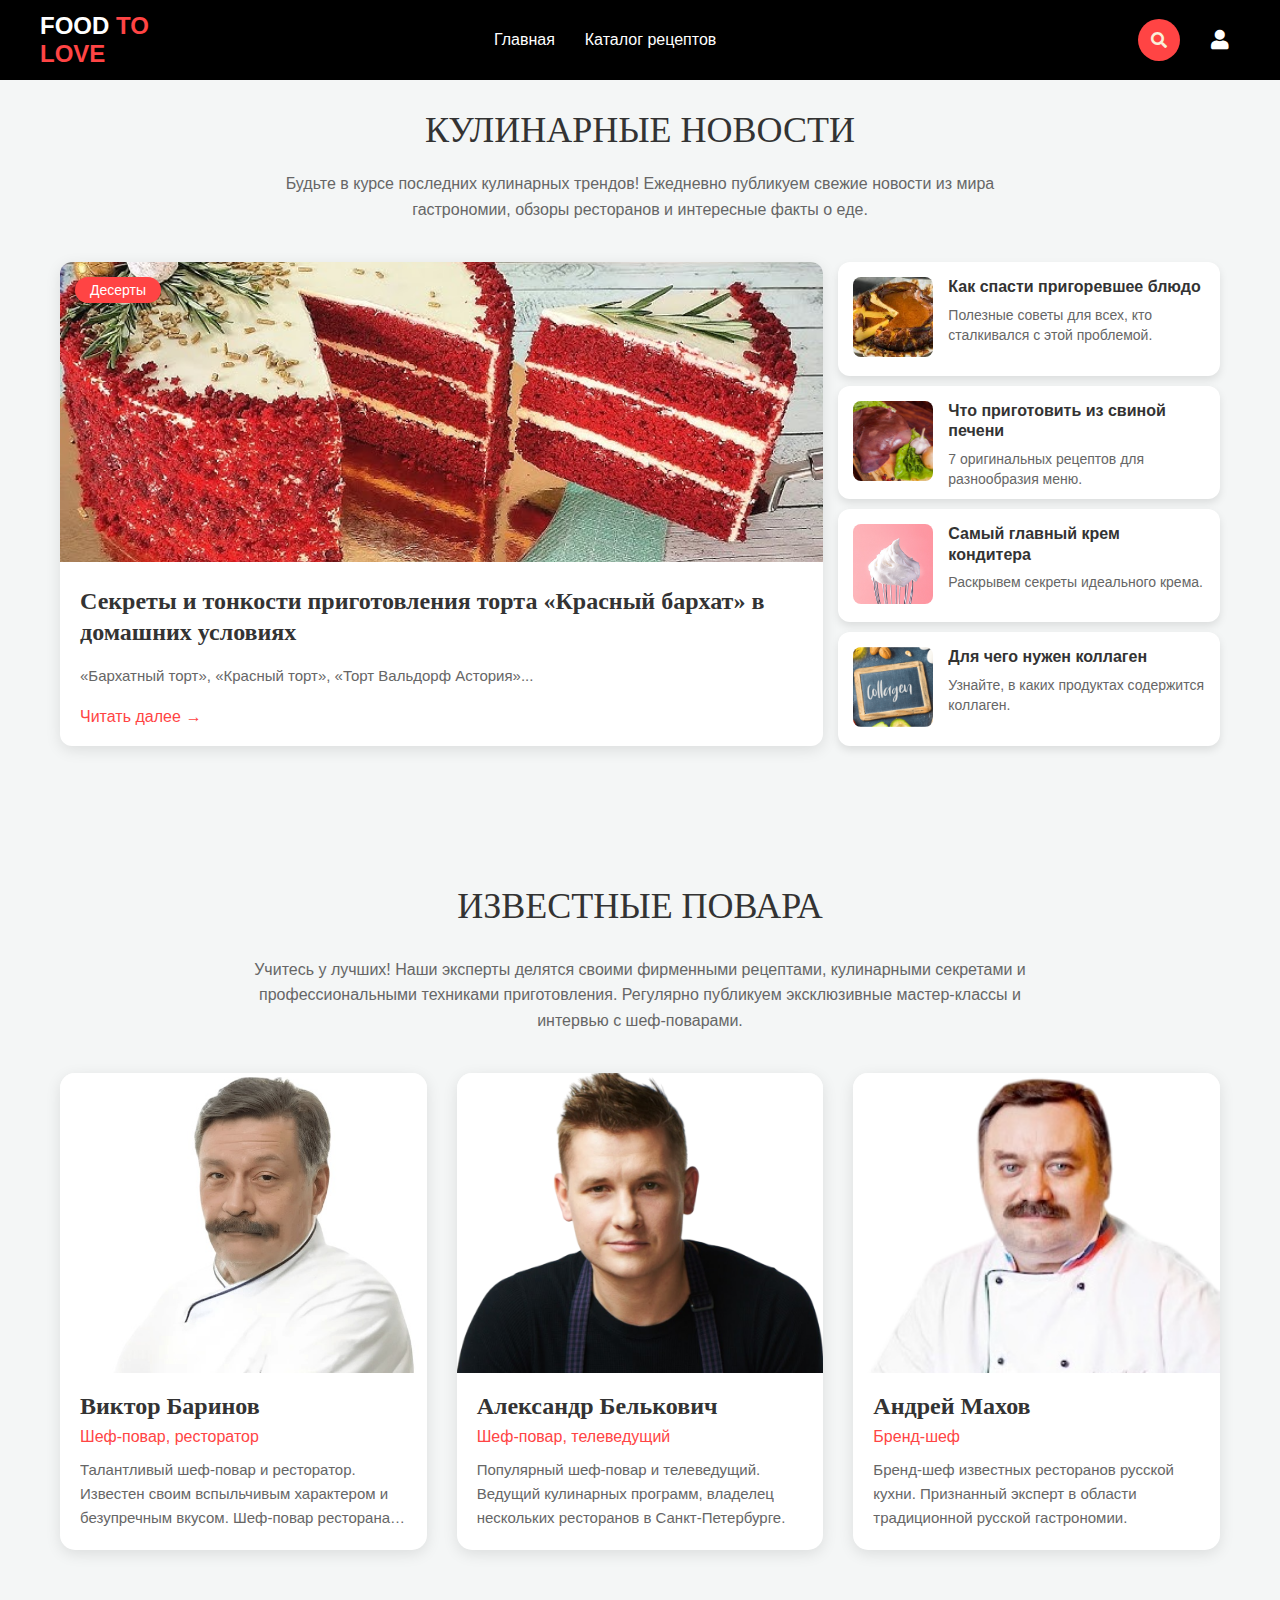
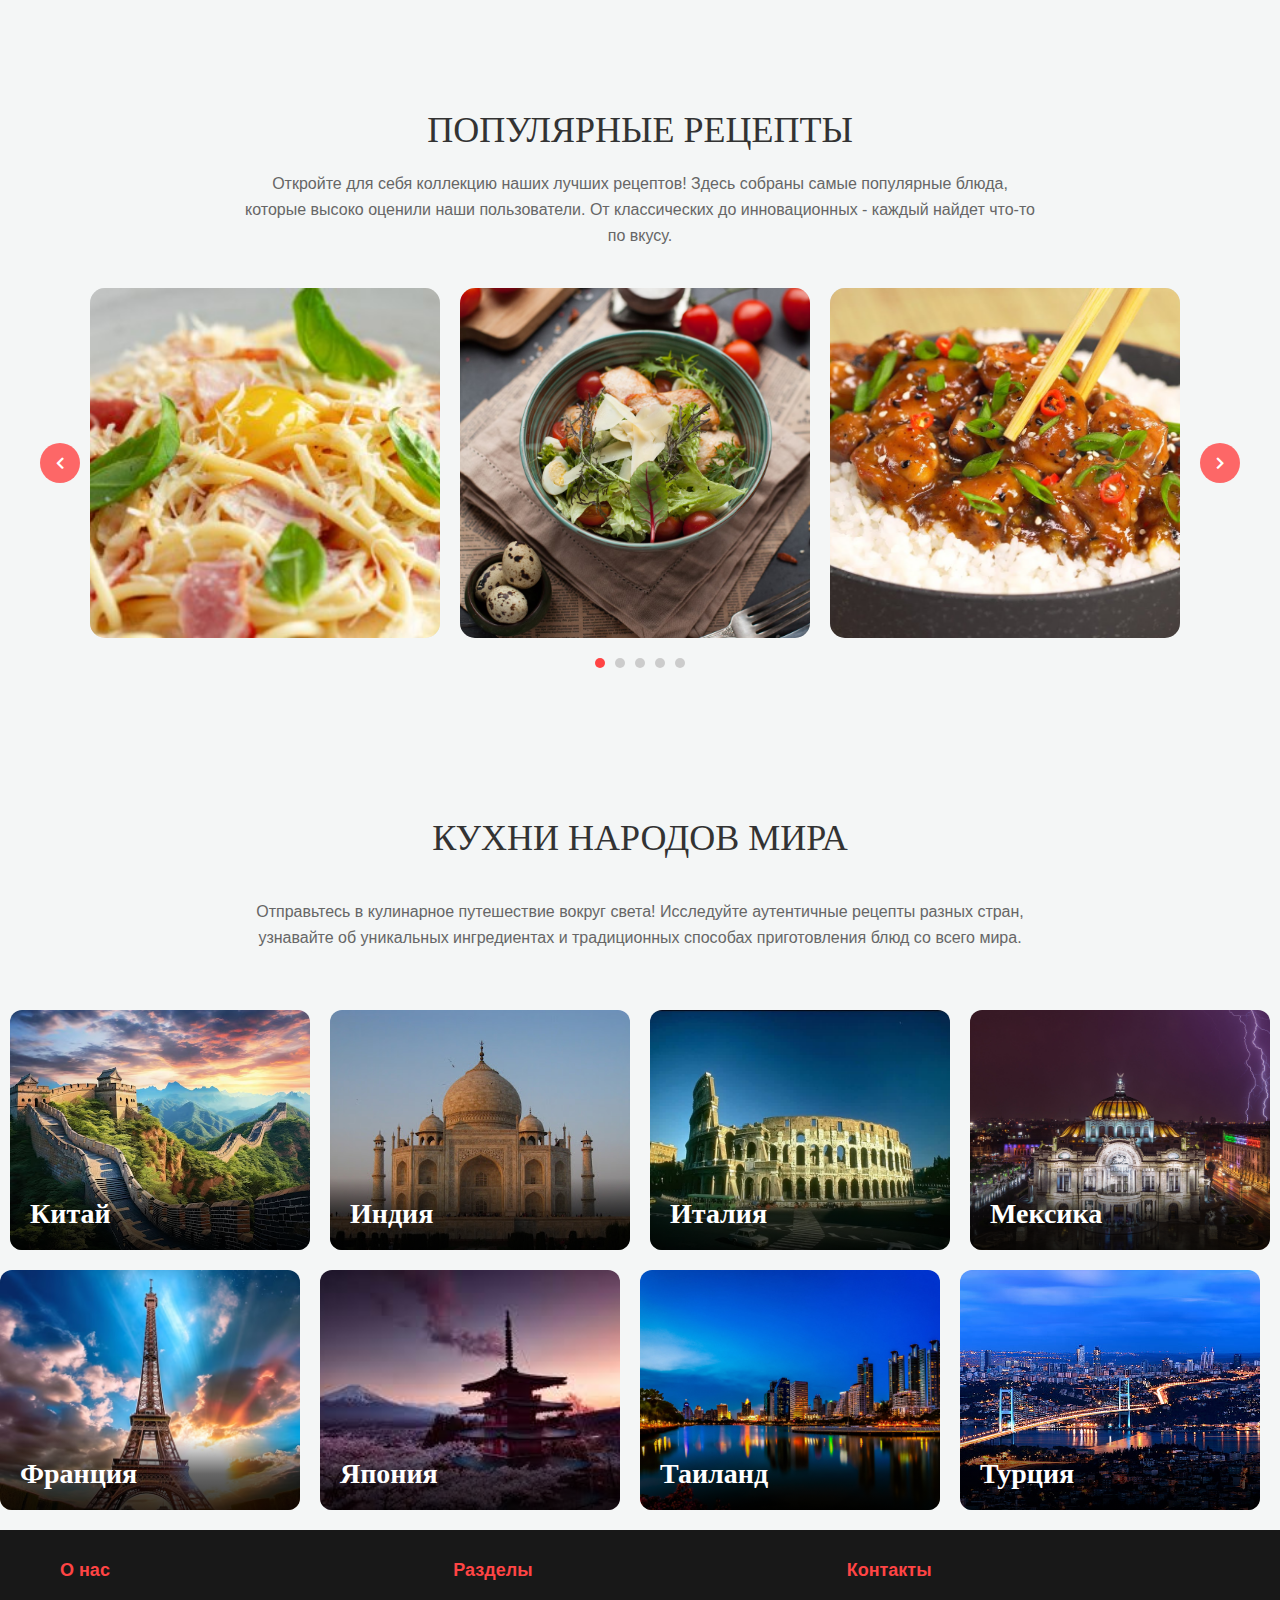
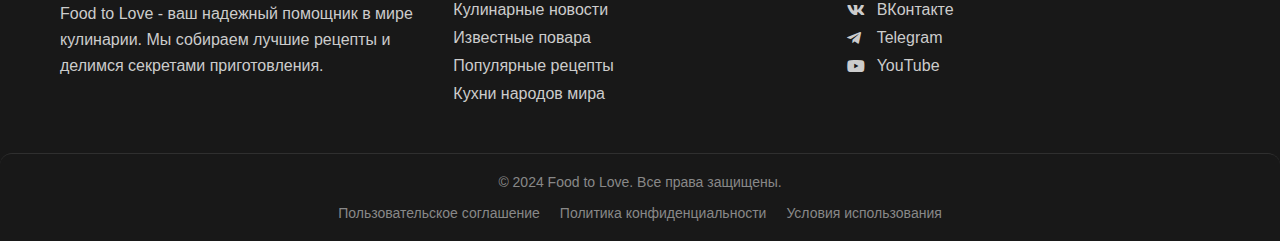
==== index.html @ 02b7fce0 "mb last" ====
<!DOCTYPE html>
<html lang="ru">
<head>
    <meta charset="UTF-8">
    <meta name="viewport" content="width=device-width, initial-scale=1.0, maximum-scale=1.0, user-scalable=no">
    <title>Food to Love</title>
    <link rel="stylesheet" href="src/css/style.css">
    <link rel="stylesheet" href="https://cdnjs.cloudflare.com/ajax/libs/font-awesome/5.15.4/css/all.min.css">
</head>
<body>
<header class="header">
    <a href="index.html" style="text-decoration: none; color: inherit;"><div class="logo" >
        <h1>FOOD <span>TO LOVE</span></h1>
    </div></a>
    <nav class="nav">
        <ul>
            <li><a href="index.html">Главная</a></li>
            <li><a href="catalog-recipe.html">Каталог рецептов</a></li>
        </ul>
    </nav>
    <button class="menu-toggle" aria-label="Toggle menu">☰</button>
    <div class="search-line">
        <form class="search">
            <input type="search" placeholder="Искать здесь...">
            <button type="submit">
                <i class="fas fa-search"></i>
            </button>
        </form>
    </div>
    <button class="mobile-search-toggle">
        <i class="fas fa-search"></i>
    </button>
    <div class="header-controls">
        <div class="profile-dropdown">
            <button class="profile-toggle" aria-label="Profile menu">
                <i class="fas fa-user"></i>
            </button>
            <div class="profile-menu">
                <a href="profile.html"><i class="fas fa-user-circle"></i> Моя страница</a>
                <a href="#" class="profile-theme-toggle">
                    <i class="fas fa-adjust"></i>
                    <span>Изменить тему</span>
                </a>
                <a href="input_data.html"><i class="fas fa-plus"></i>Создать рецепт</a>
                <a href="settings.html"><i class="fas fa-cog"></i> Настройки</a>
                <a href="#"><i class="fas fa-sign-out-alt"></i> Выход</a>
                <div class="auth-menu">
                    <a href="login.html"><i class="fas fa-sign-in-alt"></i> Войти</a>
                    <a href="reg.html"><i class="fas fa-user-plus"></i> Зарегистрироваться</a>
                </div>
            </div>
        </div>
    </div>
</header>
<div class="mobile-search-container">
    <form class="mobile-search-form">
        <input type="search" placeholder="Поиск...">
        <button type="submit">
            <i class="fas fa-search"></i>
        </button>
    </form>
</div>
<section class="recipes-section" id="news">
    <div class="container">
        <h1 class="section-title">Кулинарные новости</h1>
        <p class="section-description">Будьте в курсе последних кулинарных трендов! Ежедневно публикуем свежие новости из мира гастрономии, обзоры ресторанов и интересные факты о еде.</p>
        <div class="main-content">
            <article class="featured-recipe">
                <div class="category-tag">Десерты</div>
                <img src="src/img/red-cake.jpg" alt="Торт Красный бархат" class="featured-image">
                <div class="recipe-info">
                    <h2 class="recipe-title">Секреты и тонкости приготовления торта «Красный бархат» в домашних условиях</h2>
                    <p class="recipe-excerpt">«Бархатный торт», «Красный торт», «Торт Вальдорф Астория»...</p>
                    <a href="#" class="read-more">Читать далее <span class="arrow">→</span></a>
                </div>
            </article>
            <aside class="sidebar">
                <div class="sidebar-item">
                    <img src="src/img/gari.jpg" alt="Как спасти пригоревшее блюдо" class="sidebar-image">
                    <div class="text-content">
                        <h3><a href="#" class="sidebar-link">Как спасти пригоревшее блюдо</a></h3>
                        <p class="sidebar-excerpt">Полезные советы для всех, кто сталкивался с этой проблемой.</p>
                    </div>
                </div>
                <div class="sidebar-item">
                    <img src="src/img/pig-pechen.jpg" alt="Что приготовить из свиной печени" class="sidebar-image">
                    <div class="text-content">
                        <h3><a href="#" class="sidebar-link">Что приготовить из свиной печени</a></h3>
                        <p class="sidebar-excerpt">7 оригинальных рецептов для разнообразия меню.</p>
                    </div>
                </div>
                <div class="sidebar-item">
                    <img src="src/img/cream.jpg" alt="Самый главный крем кондитера" class="sidebar-image">
                    <div class="text-content">
                        <h3><a href="#" class="sidebar-link">Самый главный крем кондитера</a></h3>
                        <p class="sidebar-excerpt">Раскрывем секреты идеального крема.</p>
                    </div>
                </div>
                <div class="sidebar-item">
                    <img src="src/img/kollagen.png" alt="Для чего нужен коллаген" class="sidebar-image">
                    <div class="text-content">
                        <h3><a href="#" class="sidebar-link">Для чего нужен коллаген</a></h3>
                        <p class="sidebar-excerpt">Узнайте, в каких продуктах содержится коллаген.</p>
                    </div>
                </div>
            </aside>
        </div>
    </div>
</section>
<div id="telegram-modal" class="modal">
    <div class="modal-content">
        <h2>Подпишитесь на наш Telegram-канал!</h2>
        <p>Следите за нашими кулинарными новостями и эксклюзивными рецептами.</p>
        <button id="telegram-button">Перейти в Telegram</button>
        <button id="close-modal">Закрыть</button>
    </div>
</div>

<section class="famous-chefs" id="chefs">
    <div class="container">
        <h2 class="section-title">Известные повара</h2>
        <p class="section-description">Учитесь у лучших! Наши эксперты делятся своими фирменными рецептами, кулинарными секретами и профессиональными техниками приготовления. Регулярно публикуем эксклюзивные мастер-классы и интервью с шеф-поварами.</p>
        <div class="chefs-grid">
            <div class="chef-card">
                <div class="chef-image">
                    <img src="src/img/barinov.png" alt="Шеф-повар">
                </div>
                <div class="chef-info">
                    <h3>Виктор Баринов</h3>
                    <p class="chef-role">Шеф-повар, ресторатор</p>
                    <p class="chef-description">Талантливый шеф-повар и ресторатор. Известен своим вспыльчивым характером и безупречным вкусом. Шеф-повар ресторана Claude Monet.</p>
                </div>
            </div>
            <div class="chef-card">
                <div class="chef-image">
                    <img src="src/img/belcovish.png" alt="Шеф-повар">
                </div>
                <div class="chef-info">
                    <h3>Александр Белькович</h3>
                    <p class="chef-role">Шеф-повар, телеведущий</p>
                    <p class="chef-description">Популярный шеф-повар и телеведущий. Ведущий кулинарных программ, владелец нескольких ресторанов в Санкт-Петербурге.</p>
                </div>
            </div>
            <div class="chef-card">
                <div class="chef-image">
                    <img src="src/img/mahov.png" alt="Шеф-повар">
                </div>
                <div class="chef-info">
                    <h3>Андрей Махов</h3>
                    <p class="chef-role">Бренд-шеф</p>
                    <p class="chef-description">Бренд-шеф известных ресторанов русской кухни. Признанный эксперт в области традиционной русской гастрономии.</p>
                </div>
            </div>
        </div>
    </div>
</section>
<section class="recipes-grid" id="popular">
    <div class="container">
        <h2 class="section-title">Популярные рецепты</h2>
        <p class="section-description">Откройте для себя коллекцию наших лучших рецептов! Здесь собраны самые популярные блюда, которые высоко оценили наши пользователи. От классических до инновационных - каждый найдет что-то по вкусу.</p>
        <div class="slider-container">
            <button class="slider-button prev">
                <i class="fas fa-chevron-left"></i>
            </button>
            <div class="slider-wrapper">
                <div class="slider-track">
                    <div class="recipe-card"
                    data-title="Паста Карбонара"
                    data-description="Изысканное итальянское блюдо, которое гармонично сочетает в себе насыщенный вкус сыра, нежность бекона и пикантность черного перца."
                    data-cooking-time="30 минут"
                    data-country="Италия"
                    data-type="Горячее"
                    data-author="@Admins"
                    data-recipe="1. Подготовьте все ингредиенты: нарежьте бекон, натрите сыр Пекорино Романо и разведите яйца.
                    2. Отварите пасту в большом количестве подсоленной воды до состояния al dente.
                    3. Пока паста варится, обжарьте бекон до золотистой корочки на среднем огне.
                    4. В миске смешайте яичные желтки, тертый сыр и немного воды из пасты до однородной консистенции.
                    5. Слейте пасту, оставив немного воды, и соедините ее с беконом на сковороде.
                    6. Снимите сковороду с огня и добавьте соус из яиц и сыра, постоянно перемешивая, чтобы избежать сворачивания яиц.
                    7. При необходимости добавьте немного воды из пасты для достижения кремовой текстуры.
                    8. Подавайте пасту Карбонара сразу, посыпав сверху свежемолотым черным перцем и дополнительно сыром."
                    data-image="src/img/karbonara.jpg">
                            <img src="src/img/karbonara.jpg" alt="Паста Карбонара">
                   <div class="recipe-overlay">
                       <h3>Паста Карбонара</h3>
                       <p>Классическое итальянское блюдо...</p>
                   </div>
               </div>
               <div class="recipe-card"
                    data-title="Цезарь салат"
                    data-description="Легендарное блюдо американской кухни, которое сочетает нежность курицы, хруст свежих листьев салата и насыщенный вкус фирменного соуса."
                    data-cooking-time="20 минут"
                    data-country="США"
                    data-type="Салат"
                    data-author="@Admins"
                    data-recipe="1. Нарежьте куриную грудку на кусочки и обжарьте до золотистой корочки.
                2. Вымойте листья салата ромэн, обсушите их и разорвите руками на крупные части.
                3. Приготовьте соус Цезарь, смешав майонез, дижонскую горчицу, тертый пармезан, чеснок и сок лимона.
                4. Обжарьте багетные кубики на оливковом масле до состояния хрустящих крутонах.
                5. На тарелку выложите листья салата, кусочки курицы, крутоны и полейте соусом.
                6. Посыпьте сверху тертым сыром пармезан и украсьте половинками перепелиных яиц.
                7. Подавайте салат Цезарь сразу, чтобы насладиться его свежестью и текстурами."
                data-image="src/img/cezar.avif">
                    <img src="src/img/cezar.avif" alt="Цезарь салат">
                    <div class="recipe-overlay">
                        <h3>Цезарь салат</h3>
                        <p>Легендарное блюдо американской кухни...</p>
                    </div>
                </div>
                <div class="recipe-card"
                        data-title="Курица терияки"
                        data-description="Японское блюдо с насыщенным вкусом соуса терияки, которое сочетает в себе сладость, соленость и идеальную текстуру курицы."
                        data-cooking-time="25 минут"
                        data-country="Япония"
                        data-type="Горячее"
                        data-author="@Admins"
                        data-recipe="1. Подготовьте куриную грудку, нарежьте ее на небольшие кусочки.
                2. Приготовьте соус терияки, смешав соевый соус, мед, рисовый уксус, измельченный чеснок и имбирь.
                3. Обжарьте курицу на среднем огне до золотистой корочки.
                4. Залейте курицу соусом терияки и тушите на медленном огне, пока соус не загустеет и равномерно не покроет кусочки.
                5. Подавайте курицу терияки с отварным рисом, посыпав сверху обжаренными семенами кунжута и свежей зеленью.
                6. Наслаждайтесь блюдом, сочетающим традиционный японский вкус с универсальной простотой приготовления."
                data-image="src/img/triaki.jpg">
                    <img src="src/img/triaki.jpg" alt="Курица терияки">
                    <div class="recipe-overlay">
                        <h3>Курица терияки</h3>
                        <p>Японское блюдо с насыщенным вкусом...</p>
                    </div>
                </div>
                <div class="recipe-card"
                        data-title="Пицца Маргарита"
                        data-description="Классическая итальянская пицца, воплощающая в себе простоту и элегантность средиземноморской кухни."
                        data-cooking-time="15 минут (выпекание) + 20 минут (подготовка)"
                        data-country="Италия"
                        data-type="Основное блюдо"
                        data-author="@Admins"
                        data-recipe="1. Приготовьте тесто: смешайте муку, дрожжи, воду, соль и оливковое масло. Оставьте для подъема на 1 час.
                2. Для соуса используйте свежие томаты: обдайте их кипятком, очистите от кожицы, измельчите и протушите с чесноком, солью и оливковым маслом.
                3. Раскатайте тесто в круг диаметром около 30 см.
                4. Равномерно распределите томатный соус по тесту.
                5. Выложите ломтики сыра моцарелла и свежие томаты.
                6. Выпекайте в предварительно разогретой до 250°C духовке на камне или противне в течение 10-15 минут, пока корочка не станет хрустящей.
                7. После выпекания украсьте пиццу свежими листьями базилика и сбрызните оливковым маслом.
                8. Подавайте горячей и наслаждайтесь традиционным вкусом Италии!"
                data-image="src/img/margarita.avif">
                    <img src="src/img/margarita.avif" alt="Пицца Маргарита">
                    <div class="recipe-overlay">
                        <h3>Пицца Маргарита</h3>
                        <p>Классическая итальянская пицца...</p>
                    </div>
                </div>
                <div class="recipe-card"
                        data-title="Тирамису"
                        data-description="Знаменитый итальянский десерт, который сочетает нежность маскарпоне, насыщенный вкус кофе и легкость бисквита."
                        data-cooking-time="20 минут (подготовка) + 4 часа (охлаждение)"
                        data-country="Италия"
                        data-type="Десерт"
                        data-author="@Admins"
                        data-recipe="1. Заварите крепкий кофе (эспрессо) и оставьте его остывать. Добавьте в него немного ликера Амаретто для аромата.
                2. Приготовьте крем, смешав маскарпоне, яичные желтки и сахар. Взбейте белки до пышной пены и аккуратно введите их в крем.
                3. Выложите первый слой: окуните бисквитное печенье савоярди в кофе и разложите на дно формы.
                4. Покройте печенье половиной крема из маскарпоне.
                5. Повторите слои: снова савоярди, затем крем.
                6. Посыпьте верхний слой десерта какао-порошком через сито для равномерного покрытия.
                7. Оставьте тирамису в холодильнике минимум на 4 часа, чтобы он пропитался.
                8. Перед подачей украсьте десерт тертым шоколадом или свежими ягодами. Наслаждайтесь вкусом Италии!"
                data-image="src/img/tiramisu.jpg">
                    <img src="src/img/tiramisu.jpg" alt="Тирамису">
                    <div class="recipe-overlay">
                        <h3>Тирамису</h3>
                        <p>Нежный итальянский десерт...</p>
                    </div>
                </div>
                <div class="recipe-card"
                        data-title="Шоколадный торт"
                        data-description="Изысканный десерт с насыщенным вкусом шоколада, нежным бисквитом и гладкой глазурью, который станет настоящим украшением любого стола."
                        data-cooking-time="1 час"
                        data-country="Франция"
                        data-type="Десерт"
                        data-author="@Admins"
                        data-recipe="1. Приготовьте бисквит: взбейте яйца с сахаром до пышной пены, аккуратно добавьте просеянную муку и какао-порошок. Выпекайте в разогретой до 180°C духовке около 30 минут.
                2. Приготовьте шоколадный крем, растопив на водяной бане шоколад и сливки. Дайте смеси остыть, а затем взбейте до однородной текстуры.
                3. Разрежьте остывший бисквит на два или три слоя.
                4. Смажьте каждый слой кремом, равномерно распределяя его.
                5. Для глазури растопите шоколад с небольшим количеством масла и залейте торт сверху, позволяя глазури красиво стекать по бокам.
                6. Украсьте готовый торт свежими ягодами, тертым шоколадом или листочками мяты.
                7. Охладите торт в холодильнике в течение 2-3 часов перед подачей, чтобы слои хорошо пропитались."
                data-image="src/img/black_cake.jfif">
                    <img src="src/img/black_cake.jfif" alt="Шоколадный торт">
                    <div class="recipe-overlay">
                        <h3>Шоколадный торт</h3>
                        <p>Насыщенный шоколадный десерт...</p>
                    </div>
                </div>
                <div class="recipe-card"
                        data-title="Фалафель"
                        data-description="Легендарное ближневосточное блюдо, сочетающее хрустящую текстуру обжаренных шариков из нута с освежающим вкусом свежих овощей и пряностей."
                        data-cooking-time="40 минут"
                        data-country="Ближний Восток"
                        data-type="Закуска"
                        data-author="@Admins"
                        data-recipe="1. Замочите нут в холодной воде на ночь. Промойте и обсушите.
                2. Измельчите нут в кухонном комбайне вместе с луком, чесноком, свежей петрушкой, кинзой и специями (зира, кориандр, перец).
                3. Добавьте немного муки или разрыхлителя для связки массы.
                4. Сформируйте из смеси небольшие шарики или лепешки.
                5. Обжарьте фалафель во фритюре или на сковороде до золотистой корочки.
                6. Подавайте фалафель с лавашем или питой, добавив свежие томаты, огурцы, листья салата и соус тахини.
                7. Наслаждайтесь этой универсальной закуской, которая идеально подходит как для основного блюда, так и для перекуса."
                data-image="src/img/falafel.avif">
                    <img src="src/img/falafel.avif" alt="Фалафель">
                    <div class="recipe-overlay">
                        <h3>Фалафель</h3>
                        <p>Ароматное ближневосточное блюдо...</p>
                    </div>
                </div>
                <div class="recipe-card"
                        data-title="Блинчики с начинкой"
                        data-description="Нежные и тонкие блинчики, наполненные ароматной начинкой из сыра, яблок и ванильного сахара — идеальное сочетание для уютного завтрака."
                        data-cooking-time="30 минут"
                        data-country="Россия"
                        data-type="Десерт"
                        data-author="@Admins"
                        data-recipe="1. Приготовьте тесто: смешайте яйца, молоко, муку, щепотку соли и немного сахара. Взбейте до однородной консистенции.
                2. Разогрейте сковороду, смажьте её растительным маслом и выпекайте тонкие блинчики.
                3. Для начинки натрите яблоки на терке, смешайте их с творогом, ванильным сахаром и, при желании, добавьте немного корицы.
                4. На каждый блинчик положите немного начинки, сверните рулетиком или конвертом.
                5. Обжарьте готовые блинчики на сливочном масле до золотистой корочки.
                6. Подавайте с медом, сметаной или вареньем для дополнительной сладости.
                7. Наслаждайтесь теплыми, ароматными блинчиками, которые идеально подходят для завтрака или десерта."
                data-image="src/img/blins.jpg">
                    <img src="src/img/blins.jpg" alt="Блинчики с начинкой">
                    <div class="recipe-overlay">
                        <h3>Блинчики с начинкой</h3>
                        <p>Нежные и ароматные...</p>
                    </div>
                </div>
                </div>
            </div>
            <button class="slider-button next">
                <i class="fas fa-chevron-right"></i>
            </button>
        </div>
        <div class="slider-dots"></div>
    </div>
</section>
<section class="national-recipes" id="cuisines">
    <h2 class="section-title">Кухни народов мира</h2>
    <p class="section-description">Отправьтесь в кулинарное путешествие вокруг света! Исследуйте аутентичные рецепты разных стран, узнавайте об уникальных ингредиентах и традиционных способах приготовления блюд со всего мира.</p>
    <div class="countries-grid">
        <div class="country-card" data-country="chinese">
            <a href="catalog-recipe.html?country=chinese">
                <img src="src/img/china.avif" alt="Китайская кухня">
            </a>
            <div class="country-overlay">
                <h3>Китай</h3>
            </div>
        </div>
        <div class="country-card" data-country="indian">
            <a href="catalog-recipe.html?country=indian"><img src="src/img/india.jpg" alt="Индийская кухня"></a>
            <div class="country-overlay">
                <h3>Индия</h3>
            </div>
        </div>
        <div class="country-card" data-country="italian">
            <a href="catalog-recipe.html?country=italian">
                <img src="src/img/itali.jpg" alt="Итальянская кухня">
            </a>            
            <div class="country-overlay">
                <h3>Италия</h3>
            </div>
        </div>
        <div class="country-card" data-country="mexican">
            <a href="catalog-recipe.html?country=mexican">
                <img src="src/img/mexico.jpg" alt="Мексиканская кухня">
            </a>
            <div class="country-overlay">
                <h3>Мексика</h3>
            </div>
        </div>
        <div class="country-card" data-country="french">
            <a href="catalog-recipe.html?country=french">
                <img src="src/img/eiffel.avif" alt="Французская кухня">
            </a>
            <div class="country-overlay">
                <h3>Франция</h3>
            </div>
        </div>
        <div class="country-card" data-country="japanese">
            <a href="catalog-recipe.html?country=japanese">
                <img src="src/img/japanize.jpg" alt="Японская кухня">
            </a>
            <div class="country-overlay">
                <h3>Япония</h3>
            </div>
        </div>
        <div class="country-card" data-country="thai">
            <a href="catalog-recipe.html?country=thai"><img src="src/img/tailand.jpg" alt="Тайская кухня"></a>
            <div class="country-overlay">
                <h3>Таиланд</h3>
            </div>
        </div>
        <div class="country-card" data-country="turkish">
            <a href="catalog-recipe.html?country=turkish"><img src="src/img/istanbul.jpg" alt="Турецкая кухня"></a>
            <div class="country-overlay">
                <h3>Турция</h3>
            </div>
        </div>
    </div>
</section>

<footer class="footer">
    <div class="footer-content">
        <div class="footer-section">
            <h3>О нас</h3>
            <p>Food to Love - ваш надежный помощник в мире кулинарии. Мы собираем лучшие рецепты и делимся секретами приготовления.</p>
        </div>
        <div class="footer-section">
            <h3>Разделы</h3>
            <ul>
                <li><a href="#news">Кулинарные новости</a></li>
                <li><a href="#chefs">Известные повара</a></li>
                <li><a href="#popular">Популярные рецепты</a></li>
                <li><a href="#cuisines">Кухни народов мира</a></li>
            </ul>
        </div>
        <div class="footer-section">
            <h3>Контакты</h3>
            <ul class="social-links">
                <li><a href="#"><i class="fab fa-vk"></i> ВКонтакте</a></li>
                <li><a href="#"><i class="fab fa-telegram-plane"></i> Telegram</a></li>
                <li><a href="#"><i class="fab fa-youtube"></i> YouTube</a></li>
            </ul>
        </div>
    </div>
    <div class="footer-bottom">
        <p>&copy; 2024 Food to Love. Все права защищены.</p>
        <div class="footer-links">
            <a href="#">Пользовательское соглашение</a>
            <a href="#">Политика конфиденциальности</a>
            <a href="#">Условия использования</a>
        </div>
    </div>
</footer>
<script src="src/js/script.js"></script>
<script src="src/js/search.js"></script>

</body>
</html>
---- src/css/style.css ----
/* Начало общих стилей */
* {
    margin: 0;
    padding: 0;
    box-sizing: border-box;
}
/* Конец общих стилей */

/* Начало стилей для body */
body {
    display: flex;
    flex-direction: column;
    min-height: 100vh;
    background-color: #F4F6F6;
    font-family: 'Open Sans', sans-serif;
}
/* Конец стилей для body */

/* Начало стилей для html и body */
html, body {
    overflow-y: scroll; /* Оставляет прокрутку, но скрывает скроллбар */
    scrollbar-width: none; /* Для Firefox */
}

html::-webkit-scrollbar, 
body::-webkit-scrollbar {
    display: none; /* Для Chrome, Safari и Edge */
}


/* Конец стилей для html и body */

/* Начало стилей для section-description */
.section-description {
    text-align: center;
    max-width: 800px;
    margin: 0 auto 40px;
    color: #666;
    line-height: 1.6;
    font-family: var(--body-font);
    font-size: 16px;
}
/* Конец стилей для section-description */

/* Начало стилей для темной темы section-description */
body.dark-theme .section-description {
    color: #ccc;
}
/* Конец стилей для темной темы section-description */

/* Начало медиа-запроса для section-description */
@media (max-width: 768px) {
    .section-description {
        font-size: 14px;
        padding: 0 20px;
        margin-bottom: 30px;
    }
}
/* Конец медиа-запроса для section-description */

/* Начало стилей для header */
.header {
    background-color: #000000;
    color: #fff;
    padding: 0 40px;
    height: 80px;
    display: flex;
    justify-content: space-between;
    align-items: center;
    position: fixed;
    top: 0;
    width: 100%;
    z-index: 1000;
    transition: background-color 0.3s ease;
}
/* Конец стилей для header */

/* Начало стилей для header при прокрутке */
.header.scrolled {
    background-color: #000000;
}
/* Конец стилей для header при прокрутке */

/* Начало стилей для логотипа в header */
.header .logo {
    flex: 0 0 auto;
}

.header .logo h1 {
    font-size: 24px;
    font-weight: bold;
}

.header .logo span {
    color: #ff4444;
}
/* Конец стилей для логотипа в header */

/* Начало стилей для навигации */
.nav {
    flex: 1;
    margin-left: 110px;
    max-width: 1000px;
}

.nav ul {
    display: flex;
    justify-content: center;
    gap: 30px;
    list-style: none;
    margin: 0;
    padding: 0;
    height: 100%;
    align-items: center;
    width: 100%;
}

.nav a {
    color: #fff;
    text-decoration: none;
    font-size: 16px;
    position: relative;
    transition: color 0.3s ease;
    font-family:Intro, sans-serif;
}

.nav a:hover {
    color: #ff4444;
}

.nav a::after {
    content: "";
    position: absolute;
    width: 100%;
    height: 2px;
    background-color: #ff4444;
    left: 0;
    bottom: -5px;
    transform: scaleX(0);
    transition: transform 0.3s ease;
}

.nav a:hover::after {
    transform: scaleX(1);
}
/* Конец стилей для навигации */

/* Начало стилей для поиска */
.search {
    position: relative;
    width: 300px;
    margin: 0 auto;
    height: 42px;
    margin-right: 20px;
}

.search input {
    height: 42px;
    width: 0;
    padding: 0 42px 0 15px;
    border: none;
    border-bottom: 2px solid transparent;
    outline: none;
    background: transparent;
    transition: width 0.4s cubic-bezier(0, 0.8, 0, 1);
    position: absolute;
    top: 0;
    right: 0;
    z-index: 2;
    border-radius: 21px;
    color: white;
}
/* Базовые стили поиска */
.search-line, .mobile-search-container {
    position: relative;
    width: 100%;
    max-width: 600px;
  }
  
  .search-suggestions {
    position: absolute;
    top: calc(100% + 5px);
    left: 0;
    right: 0;
    background: #ffffff;
    border-radius: 0 0 8px 8px;
    box-shadow: 0 4px 12px rgba(0, 0, 0, 0.1);
    max-height: 300px;
    overflow-y: auto;
    z-index: 1000;
    display: none;
  }
  
  .suggestion-item {
    padding: 12px 16px;
    font-size: 16px;
    color: #333333;
    cursor: pointer;
    transition: all 0.2s ease;
    border-bottom: 1px solid #f5f5f5;
  }
  
  .suggestion-item:hover {
    background: #f8f9fa;
    transform: translateX(5px);
  }
  
  .suggestion-item:last-child {
    border-bottom: none;
  }
  
  /* Мобильная адаптация */
  @media (max-width: 768px) {
    .mobile-search-container .search-suggestions {
      position: fixed;
      width: calc(100% - 32px) !important;
      left: 16px !important;
      right: 16px !important;
      top: 60px !important;
    }
  
    .search-line .search-suggestions {
      display: none !important;
    }
  }
  
  /* Иконка поиска */
  .fa-search {
    pointer-events: none;
  }
  /* Тёмная тема для выпадающего списка */
body.dark-theme .search-suggestions {
    background: #2d2d2d;
    border-color: #444;
  }
  
  body.dark-theme .suggestion-item {
    color: #ffffff;
    border-bottom-color: #3d3d3d;
  }
  
  body.dark-theme .suggestion-item:hover {
    background: #3a3a3a;
    transform: translateX(5px);
  }
  
  /* Для мобильной версии */
  @media (max-width: 768px) {
    body.dark-theme .mobile-search-container .search-suggestions {
      background: #333;
      border-color: #555;
    }
  }
.search input:focus {
    width: 300px;
    z-index: 1;
    border-bottom: 2px solid #ff4444;
}

.search button {
    background: #ff4444;
    border: none;
    height: 42px;
    width: 42px;
    position: absolute;
    top: 0;
    right: 0;
    cursor: pointer;
    border-radius: 100%;
    display: flex;
    align-items: center;
    justify-content: center;
    transition: background-color 0.3s ease;
}

.search button:hover {
    background: #ff6666;
}

.search button i {
    color: #F9F0DA;
    font-size: 16px;
}
/* Конец стилей для поиска */

/* Начало стилей для переключателя меню */
.menu-toggle {
    display: none;
    font-size: 24px;
    color: #fff;
    background: none;
    border: none;
    cursor: pointer;
    padding: 10px;
    z-index: 1001;
}
/* Конец стилей для переключателя меню */

/* Начало медиа-запроса для мобильных устройств */
@media (max-width: 768px) {
    .menu-toggle {
        display: block;
    }

    .nav {
        position: fixed;
        top: 0;
        left: 0;
        width: 100%;
        height: 100vh;
        background-color: rgba(0, 0, 0, 0.95);
        transform: translateX(-100%);
        transition: transform 0.3s ease;
        z-index: 1000;
    }

    .nav.active {
        transform: translateX(0);
    }

    .nav ul {
        margin: 0;
        padding: 80px 20px 20px;
        height: 100%;
        display: flex;
        flex-direction: column;
        align-items: center;
        gap: 20px;
    }

    .nav ul li {
        width: 100%;
        text-align: center;
    }

    .nav a {
        display: block;
        padding: 15px;
        width: 100%;
        font-size: 18px;
    }
    .header {
        justify-content: space-between;
        padding: 0 20px;
        position: relative;
    }

    .search-line {
        position: absolute;
        right: 70px;
    }
    .search {
        width: auto;
        margin-right: 0;
    }
    .header-controls {
        z-index: 1001;
    }
}
/* Конец медиа-запроса для мобильных устройств */

/* Начало стилей для активной навигации */
.nav.active {
    display: block;
}

.nav.active ul {
    display: flex;
}
/* Конец стилей для активной навигации */

/* Начало стилей для анимации бургер-меню */
.menu-toggle.active {
    color: #ff4444;
}
/* Конец стилей для анимации бургер-меню */

/* Начало стилей для основного контента */
.container {
    max-width: 1200px;
    margin: 30px auto;
    padding: 20px;
    flex: 1 0 auto;
}

.container h1 {
    text-align: center;
    margin-bottom: 20px;
}

.main-content {
    display: flex;
    gap: 15px;
}
/* Конец стилей для основного контента */

/* Начало стилей для блока с избранным рецептом */
.featured-recipe {
    flex: 2;
    background: #fff;
    border-radius: 12px;
    box-shadow: 0 4px 15px rgba(0, 0, 0, 0.1);
    overflow: hidden;
    position: relative;
    transition: transform 0.3s ease, box-shadow 0.3s ease;
}

.featured-recipe:hover {
    transform: translateY(-5px);
    box-shadow: 0 8px 25px rgba(0, 0, 0, 0.15);
}

.category-tag {
    position: absolute;
    top: 15px;
    left: 15px;
    background: #ff4444;
    color: white;
    padding: 5px 15px;
    border-radius: 20px;
    font-size: 14px;
    z-index: 2;
}

.featured-image {
    width: 100%;
    height: 300px;
    object-fit: cover;
    transition: transform 0.3s ease;
}

.featured-recipe:hover .featured-image {
    transform: scale(1.05);
}

.recipe-info {
    padding: 20px;
}

.recipe-title {
    font-size: 24px;
    margin-bottom: 15px;
    color: #333;
    line-height: 1.3;
}

.recipe-excerpt {
    color: #666;
    line-height: 1.6;
    margin-bottom: 20px;
}

.read-more {
    display: inline-flex;
    align-items: center;
    color: #ff4444;
    text-decoration: none;
    font-weight: 500;
    transition: all 0.3s ease;
}

.read-more .arrow {
    margin-left: 5px;
    transition: transform 0.3s ease;
}

.read-more:hover {
    color: #ff6666;
}

.read-more:hover .arrow {
    transform: translateX(5px);
}
/* Конец стилей для блока с избранным рецептом */

/* Начало стилей для боковой панели */
.sidebar {
    flex: 1;
    display: flex;
    flex-direction: column;
    gap: 10px;
}

.sidebar-item {
    display: flex;
    gap: 15px;
    background: #fff;
    border-radius: 8px;
    box-shadow: 0 4px 8px rgba(0, 0, 0, 0.1);
    padding: 15px;
    align-items: flex-start;
    transition: transform 0.3s ease, box-shadow 0.3s ease;
    height: calc((100% - 30px) / 4);
}

.sidebar-item:hover {
    transform: translateX(5px);
    box-shadow: 0 6px 20px rgba(0, 0, 0, 0.15);
}

.sidebar-item img {
    width: 80px;
    height: 80px;
    border-radius: 8px;
    object-fit: cover;
    flex-shrink: 0;
    transition: transform 0.3s ease;
}

.sidebar-item:hover img {
    transform: scale(1.1);
}
/* Конец стилей для боковой панели */

/* Начало стилей для текстового контента */
.text-content {
    flex: 1;
    display: flex;
    flex-direction: column;
    gap: 8px;
    overflow: hidden;
}

.text-content h3 {
    margin: 0;
    font-size: 16px;
    line-height: 1.3;
}

.text-content p {
    margin: 0;
    font-size: 14px;
    color: #666;
    line-height: 1.4;
    display: -webkit-box;
    -webkit-box-orient: vertical;
    overflow: hidden;
}

.text-content a {
    color: rgb(51, 51, 51);
    text-decoration: none;
}

body.dark-theme .text-content a {
    color: #fff;
}
/* Конец стилей для текстового контента */

/* Начало стилей для секции шеф-поваров */

body.dark-theme .famous-chefs {
    background-color: #1a1a1a;
}

.chefs-grid {
    display: grid;
    grid-template-columns: repeat(3, 1fr);
    gap: 30px;
    margin-top: 40px;
}

.chef-card {
    background: #fff;
    border-radius: 15px;
    overflow: hidden;
    box-shadow: 0 4px 15px rgba(0, 0, 0, 0.1);
    transition: transform 0.3s ease, box-shadow 0.3s ease;
}

body.dark-theme .chef-card {
    background: #333;
    box-shadow: 0 4px 15px rgba(0, 0, 0, 0.3);
}

.chef-card:hover {
    transform: translateY(-5px);
    box-shadow: 0 8px 25px rgba(0, 0, 0, 0.15);
}

.chef-image {
    width: 100%;
    height: 300px;
    overflow: hidden;
}

.chef-image img {
    width: 100%;
    height: 100%;
    object-fit: cover;
    transition: transform 0.5s ease;
}

.chef-card:hover .chef-image img {
    transform: scale(1.1);
}

.chef-info {
    padding: 20px;
}

.chef-info h3 {
    font-size: 24px;
    margin-bottom: 8px;
    color: #333;
    font-family: 'Playfair Display', serif;
}

.chef-role {
    color: #ff4444;
    font-size: 16px;
    margin-bottom: 12px;
    font-weight: 500;
}

.chef-description {
    color: #666;
    line-height: 1.6;
    font-size: 15px;
}

body.dark-theme .chef-info h3 {
    color: #fff;
}

body.dark-theme .chef-description {
    color: #ccc;
}
/* Конец стилей для секции шеф-поваров */

/* Начало медиа-запроса для шеф-поваров */
@media (max-width: 992px) {
    .chefs-grid {
        grid-template-columns: repeat(2, 1fr);
        gap: 20px;
        padding: 0 15px;
    }
}

@media (max-width: 576px) {
    .chefs-grid {
        grid-template-columns: 1fr;
        gap: 15px;
    }

    .chef-card {
        max-width: 100%;
    }

    .chef-image {
        height: 200px;
    }

    .chef-info {
        padding: 15px;
    }

    .chef-info h3 {
        font-size: 18px;
    }
}
/* Конец медиа-запроса для шеф-поваров */

/* Начало стилей для секции популярных рецептов */
.recipes-grid {
    padding: 20px 0;
    width: 100%;
    position: relative;
    left: 50%;
    right: 50%;
    margin-left: -50vw;
    margin-right: -50vw;
}

.recipes-grid .container {
    max-width: 100%;
    padding: 0 40px;
}

.recipes-grid .section-title {
    max-width: 1200px;
    margin-left: auto;
    margin-right: auto;
    margin-bottom: 20px;
}

@media (max-width: 768px) {
    .recipes-grid .container {
        padding: 0 20px;
    }
    
    .slider-wrapper {
        width: calc(100% - 40px);
    }
}

.slider-container {
    max-width: 100%;
    margin: 0 auto;
}

.slider-wrapper {
    width: calc(100% - 80px);
}

.grid {
    display: grid;
    grid-template-columns: repeat(auto-fill, minmax(250px, 1fr));
    gap: 25px;
    padding: 20px 0;
}

.recipe-card {
    flex: 0 0 400px;
    max-width: 400px;
    height: 600px;
    margin: 0 15px;
    position: relative;
    border-radius: 15px;
    overflow: hidden;
    cursor: pointer;
    box-shadow: inset 0px 0px 15px 6px rgba(0, 0, 0, 0.1);
}

.recipe-card img {
    width: 100%;
    height: 100%;
    object-fit: contain;
    max-width: 400px;
    max-height: 600px;
    transition: transform 0.5s ease;
}

.recipe-overlay {
    position: absolute;
    bottom: 0;
    left: 0;
    right: 0;
    background: linear-gradient(
        to top,
        rgba(0, 0, 0, 0.9) 0%,
        rgba(0, 0, 0, 0.7) 50%,
        rgba(0, 0, 0, 0) 100%
    );
    padding: 20px;
    color: white;
    transform: translateY(100%);
    transition: transform 0.5s ease;
}

.recipe-overlay h3 {
    font-size: 1.2em;
    margin-bottom: 10px;
    font-weight: 600;
}

.recipe-overlay p {
    font-size: 0.9em;
    line-height: 1.4;
    opacity: 0;
    transform: translateY(20px);
    transition: all 0.3s ease 0.2s;
}

.recipe-card:hover img {
    transform: scale(1.1);
}

.recipe-card:hover .recipe-overlay {
    transform: translateY(0);
}

.recipe-card:hover .recipe-overlay p {
    opacity: 1;
    transform: translateY(0);
}

@media (max-width: 768px) {
    .grid {
        grid-template-columns: repeat(auto-fill, minmax(200px, 1fr));
        gap: 15px;
    }

    .recipe-overlay {
        transform: translateY(0);
        background: linear-gradient(
            to top,
            rgba(0, 0, 0, 0.8) 0%,
            rgba(0, 0, 0, 0.5) 100%
        );
    }

    .recipe-overlay p {
        display: none;
    }
}

body.dark-theme .recipe-overlay {
    background: linear-gradient(
        to top,
        rgba(0, 0, 0, 0.95) 0%,
        rgba(0, 0, 0, 0.8) 50%,
        rgba(0, 0, 0, 0.2) 100%
    );
}

body.dark-theme .recipe-card {
    box-shadow: 0 4px 15px rgba(0, 0, 0, 0.3);
}
/* Конец стилей для секции популярных рецептов */

/* Начало стилей для заголовков секций */
.section-title {
    text-align: center;
    margin-bottom: 20px;
    font-size: 32px;
    color: #333;
    font-weight: 600;
    text-transform: uppercase;
}

body.dark-theme .section-title {
    color: #fff;
}
/* Конец стилей для заголовков секций */

/* Начало импорта шрифтов */
@import url('https://fonts.googleapis.com/css2?family=Montserrat:wght@400;700&family=Playfair+Display:ital,wght@0,400;0,700;1,400&family=Open+Sans:wght@400;600&family=Roboto:wght@300;400;500&family=Lato:wght@400;700&display=swap');
/* Конец импорта шрифтов */

/* Начало стилей для логотипа */
.logo h1 {
    font-family: 'Montserrat', sans-serif;
    font-weight: 700;
}
/* Конец стилей для логотипа */

/* Начало стилей для заголовков секций и рецептов */
.section-title, .recipe-title {
    font-family: 'Playfair Display', serif;
    font-weight: 700;
}
/* Конец стилей для заголовков секций и рецептов */

/* Начало стилей для навигации */
.nav ul {
    margin-left: 170px;
    font-family: 'Open Sans', sans-serif;
    font-weight: 600;
}
/* Конец стилей для навигации */

/* Начало стилей для отрывков рецептов и наложений */
.recipe-excerpt, .recipe-overlay p {
    font-family: 'Roboto', sans-serif;
    font-weight: 400;
    line-height: 1.6;
}
/* Конец стилей для отрывков рецептов и наложений */

/* Начало стилей для боковой панели */
.sidebar-item h3, .sidebar-excerpt {
    font-family: 'Lato', sans-serif;
}
/* Конец стилей для боковой панели */

/* Начало стилей для футера */
.footer {
    background-color: rgba(0, 0, 0, 0.9);
    color: #fff;
    padding: 30px 0 20px;
    margin-top: auto;
    flex-shrink: 0;
}

.footer-content {
    max-width: 1200px;
    margin: 0 auto;
    display: flex;
    justify-content: space-between;
    padding: 0 20px;
    gap: 20px;
}

.footer-section {
    flex: 1;
}

.footer-section h3 {
    color: #ff4444;
    margin-bottom: 20px;
    font-size: 18px;
}

.footer-section p {
    line-height: 1.6;
    color: #ccc;
}

.footer-section ul {
    list-style: none;
    padding: 0;
}

.footer-section ul li {
    margin-bottom: 10px;
}

.footer-section ul li a {
    color: #ccc;
    text-decoration: none;
    transition: color 0.3s ease;
}

.footer-section ul li a:hover {
    color: #ff4444;
}

.social-links li a {
    display: flex;
    align-items: center;
    gap: 10px;
}

.social-links li a i {
    width: 20px;
}

.footer-bottom {
    text-align: center;
    margin-top: 40px;
    padding-top: 20px;
    border-top: 1px solid rgba(255, 255, 255, 0.1);
}

.footer-bottom p {
    color: #888;
    font-size: 14px;
    margin-bottom: 15px;
}

.footer-links {
    display: flex;
    justify-content: center;
    gap: 20px;
    flex-wrap: wrap;
    margin-top: 10px;
}

.footer-links a {
    color: #888;
    text-decoration: none;
    font-size: 14px;
    transition: color 0.3s ease;
}

.footer-links a:hover {
    color: #ff4444;
}

@media (max-width: 768px) {
    .footer-content {
        flex-direction: column;
        text-align: center;
    }

    .footer-section {
        margin-bottom: 30px;
    }

    .social-links li a {
        justify-content: center;
    }

    .footer-links {
        flex-direction: column;
        gap: 10px;
    }
}
/* Конец стилей для футера */

/* Начало стилей для переключателя темы */
.theme-toggle {
    background: none;
    border: none;
    cursor: pointer;
    width: 40px;
    height: 40px;
    position: relative;
    margin-left: 20px;
}

.theme-toggle .sun,
.theme-toggle .moon {
    position: absolute;
    top: 50%;
    left: 50%;
    transform: translate(-50%, -50%);
    transition: 0.3s ease;
}

.theme-toggle .sun {
    color: #ffffff;
    font-size: 24px;
}

.theme-toggle .moon {
    color: #ffffff;
    font-size: 20px;
    opacity: 0;
}

.theme-toggle.dark .sun {
    opacity: 0;
}

.theme-toggle.dark .moon {
    opacity: 1;
}
/* Конец стилей для переключателя темы */

/* Начало анимации fadeIn */
@keyframes fadeIn {
    from { opacity: 0; transform: translateY(-10px); }
    to { opacity: 1; transform: translateY(0); }
}
/* Конец анимации fadeIn */

/* Начало медиа-запроса для мобильных устройств */
@media (max-width: 768px) {
    .nav .dropdown-content {
        position: static;
        background-color: transparent;
        box-shadow: none;
        padding-left: 20px;
    }
    
    .theme-toggle {
        margin: 10px auto;
    }
}
/* Конец медиа-запроса для мобильных устройств */

/* Начало стилей для темной темы */
body.dark-theme {
    background-color: #1a1a1a;
    color: #ffffff;
}

body.dark-theme .container {
    background-color: #1a1a1a;
}

body.dark-theme .featured-recipe,
body.dark-theme .sidebar-item {
    background-color: #333;
    color: #fff;
}

body.dark-theme .recipe-info p,
body.dark-theme .text-content p {
    color: #ccc;
}

body.dark-theme .recipe-title {
    color: #fff;
}

body.dark-theme .recipe-excerpt {
    color: #ccc;
}

body.dark-theme .read-more {
    color: #ff6666;
}

body.dark-theme .read-more:hover {
    color: #ff8888;
}
/* Конец стилей для темной темы */

/* Начало стилей для сетки рецептов */
.recipes-grid {
    padding: 20px 0;
    width: 100%;
    position: relative;
    left: 50%;
    right: 50%;
    margin-left: -50vw;
    margin-right: -50vw;
}

.recipes-grid .container {
    max-width: 100%;
    padding: 0 40px;
}

.recipes-grid .section-title {
    max-width: 1200px;
    margin-left: auto;
    margin-right: auto;
    margin-bottom: 20px;
}

@media (max-width: 768px) {
    .recipes-grid .container {
        padding: 0 20px;
    }
    
    .slider-wrapper {
        width: calc(100% - 40px);
    }
}

.slider-container {
    max-width: 100%;
    margin: 0 auto;
}

.slider-wrapper {
    width: calc(100% - 80px);
}

.grid {
    display: grid;
    grid-template-columns: repeat(auto-fill, minmax(250px, 1fr));
    gap: 25px;
    padding: 20px 0;
}

.recipe-card {
    flex: 0 0 400px;
    max-width: 400px;
    height: 600px;
    margin: 0 15px;
    position: relative;
    border-radius: 15px;
    overflow: hidden;
    cursor: pointer;
    box-shadow: inset 0px 0px 15px 6px rgba(0, 0, 0, 0.1);
}

.recipe-card img {
    width: 100%;
    height: 100%;
    object-fit: cover;
    transition: transform 0.5s ease;
}

.recipe-overlay {
    position: absolute;
    bottom: 0;
    left: 0;
    right: 0;
    background: linear-gradient(
        to top,
        rgba(0, 0, 0, 0.9) 0%,
        rgba(0, 0, 0, 0.7) 50%,
        rgba(0, 0, 0, 0) 100%
    );
    padding: 20px;
    color: white;
    transform: translateY(100%);
    transition: transform 0.5s ease;
}

.recipe-overlay h3 {
    font-size: 1.2em;
    margin-bottom: 10px;
    font-weight: 600;
}

.recipe-overlay p {
    font-size: 0.9em;
    line-height: 1.4;
    opacity: 0;
    transform: translateY(20px);
    transition: all 0.3s ease 0.2s;
}

.recipe-card:hover img {
    transform: scale(1.1);
}

.recipe-card:hover .recipe-overlay {
    transform: translateY(0);
}

.recipe-card:hover .recipe-overlay p {
    opacity: 1;
    transform: translateY(0);
}

@media (max-width: 768px) {
    .grid {
        grid-template-columns: repeat(auto-fill, minmax(200px, 1fr));
        gap: 15px;
    }

    .recipe-overlay {
        transform: translateY(0);
        background: linear-gradient(
            to top,
            rgba(0, 0, 0, 0.8) 0%,
            rgba(0, 0, 0, 0.5) 100%
        );
    }

    .recipe-overlay p {
        display: none;
    }
}

body.dark-theme .recipe-overlay {
    background: linear-gradient(
        to top,
        rgba(0, 0, 0, 0.95) 0%,
        rgba(0, 0, 0, 0.8) 50%,
        rgba(0, 0, 0, 0.2) 100%
    );
}

body.dark-theme .recipe-card {
    box-shadow: 0 4px 15px rgba(0, 0, 0, 0.3);
}
/* Конец стилей для сетки рецептов */

/* Начало стилей для заголовков секций */
.section-title {
    text-align: center;
    margin-bottom: 20px;
    font-size: 32px;
    color: #333;
    font-weight: 600;
    text-transform: uppercase;
}

body.dark-theme .section-title {
    color: #fff;
}
/* Конец стилей для заголовков секций */

/* Начало импорта шрифтов */
@import url('https://fonts.googleapis.com/css2?family=Montserrat:wght@400;700&family=Playfair+Display:ital,wght@0,400;0,700;1,400&family=Open+Sans:wght@400;600&family=Roboto:wght@300;400;500&family=Lato:wght@400;700&display=swap');
/* Конец импорта шрифтов */

/* Начало стилей для логотипа */
.logo h1 {
    font-family: 'Montserrat', sans-serif;
    font-weight: 700;
}
/* Конец стилей для логотипа */

/* Начало стилей для заголовков секций и рецептов */
.section-title, .recipe-title {
    font-family: 'Playfair Display', serif;
    font-weight: 700;
}
/* Конец стилей для заголовков секций и рецептов */

/* Начало стилей для навигации */
.nav ul {
    margin-left: 170px;
    font-family: 'Open Sans', sans-serif;
    font-weight: 600;
}
/* Конец стилей для навигации */

/* Начало стилей для отрывков рецептов и наложений */
.recipe-excerpt, .recipe-overlay p {
    font-family: 'Roboto', sans-serif;
    font-weight: 400;
    line-height: 1.6;
}
/* Конец стилей для отрывков рецептов и наложений */

/* Начало стилей для боковой панели */
.sidebar-item h3, .sidebar-excerpt {
    font-family: 'Lato', sans-serif;
}
/* Конец стилей для боковой панели */

/* Начало стилей для футера */
.footer {
    font-family: 'Open Sans', sans-serif;
}
/* Конец стилей для футера */

/* Начало стилей для слайдера */
.slider-container {
    position: relative;
    margin: 0 auto;
    overflow: hidden;
}

.slider-wrapper {
    overflow: hidden;
    margin: 0 40px;
    width: calc(100% - 80px);
}

.slider-track {
    display: flex;
    transition: transform 0.5s ease-in-out;
    width: max-content;
    height: 100%;
}

.slider-button {
    position: absolute;
    top: 50%;
    transform: translateY(-50%);
    background: rgba(255, 68, 68, 0.8);
    border: none;
    width: 40px;
    height: 40px;
    border-radius: 50%;
    cursor: pointer;
    z-index: 10;
    color: white;
    transition: background-color 0.3s ease;
}

.slider-button:hover {
    background: rgba(255, 68, 68, 1);
}

.slider-button.prev {
    left: 0;
}

.slider-button.next {
    right: 0;
}

.slider-dots {
    display: flex;
    justify-content: center;
    gap: 10px;
    margin-top: 20px;
}

.dot {
    width: 10px;
    height: 10px;
    border-radius: 50%;
    background: #ccc;
    cursor: pointer;
    transition: background-color 0.3s ease;
}

.dot.active {
    background: #ff4444;
}

.recipe-card {
    flex: 0 0 calc(50% - 20px);
    margin: 0 10px;
}

body.dark-theme .slider-button {
    background: rgba(255, 68, 68, 0.6);
}

body.dark-theme .slider-button:hover {
    background: rgba(255, 68, 68, 0.8);
}

body.dark-theme .dot {
    background: #666;
}

body.dark-theme .dot.active {
    background: #ff4444;
}

@media (max-width: 768px) {
    .slider-wrapper {
        margin: 0 30px;
    }
    
    .slider-button {
        width: 30px;
        height: 30px;
    }
}

@media (max-width: 1200px) {
    .recipe-card {
        flex: 0 0 calc(50% - 20px);
    }
}

@media (max-width: 992px) {
    .recipe-card {
        flex: 0 0 calc(50% - 20px);
    }
}

@media (max-width: 576px) {
    .recipe-card {
        flex: 0 0 calc(100% - 20px);
    }
    
    .slider-wrapper {
        margin: 0 20px;
        width: calc(100% - 40px);
    }
    
    .slider-button {
        display: none;
    }
}

.slider-track {
    cursor: grab;
}

.slider-track:active {
    cursor: grabbing;
}
/* Конец стилей для слайдера */

/* Начало стилей для закругленных углов */
.container,
.featured-recipe,
.sidebar-item,
.recipe-info,
.footer-section,
.search,
.nav ul,
.slider-container,
.slider-wrapper,
.footer-content,
.footer-bottom {
    border-radius: 12px;
}

button,
.search button,
.menu-toggle,
.theme-toggle,
.read-more,
.slider-button {
    border-radius: 100%;
}

.search input {
    border-radius: 21px;
}

.slider-button {
    border-radius: 50%;
}

.nav a {
    border-radius: 6px;
}

.category-tag {
    border-radius: 25px;
}

body.dark-theme .container,
body.dark-theme .featured-recipe,
body.dark-theme .sidebar-item {
    border-radius: 12px;
}
/* Конец стилей для закругленных углов */

/* Начало медиа-запроса для основного контента */
@media (max-width: 768px) {
    .main-content {
        flex-direction: column;
    }

    .sidebar {
        margin-top: 20px;
    }

    .sidebar-item {
        height: 110px;
        min-height: auto;
    }
}
/* Конец медиа-запроса для основного контента */

/* Начало стилей для контролов хедера */
.header-controls {
    flex: 0 0 auto;
    display: flex;
    align-items: center;
    gap: 20px;
}

.profile-dropdown {
    position: relative;
}

.profile-toggle {
    background: none;
    border: none;
    color: #fff;
    cursor: pointer;
    width: 40px;
    height: 40px;
    border-radius: 50%;
    display: flex;
    align-items: center;
    justify-content: center;
    font-size: 20px;
    transition: background-color 0.3s ease;
}

.profile-toggle:hover {
    background-color: rgba(255, 255, 255, 0.1);
}

.profile-menu {
    position: absolute;
    top: 100%;
    right: 0;
    background: #fff;
    border-radius: 8px;
    box-shadow: 0 2px 10px rgba(0, 0, 0, 0.1);
    min-width: 200px;
    padding: 8px 0;
    margin-top: 10px;
    opacity: 0;
    visibility: hidden;
    transform: translateY(-10px);
    transition: all 0.3s ease;
}

.profile-menu.active {
    opacity: 1;
    visibility: visible;
    transform: translateY(0);
}

.profile-menu a {
    display: flex;
    align-items: center;
    gap: 10px;
    padding: 12px 20px;
    color: #333;
    text-decoration: none;
    transition: background-color 0.3s ease;
}

.profile-menu a:hover {
    background-color: #f5f5f5;
}

.profile-menu i {
    width: 20px;
}

body.dark-theme .profile-menu {
    background: #333;
}

body.dark-theme .profile-menu a {
    color: #fff;
}

body.dark-theme .profile-menu a:hover {
    background-color: #444;
}

@media (max-width: 768px) {
    .header-controls {
        gap: 10px;
    }
    
    .profile-menu {
        position: fixed;
        top: auto;
        bottom: 0;
        left: 0;
        right: 0;
        border-radius: 12px 12px 0 0;
        transform: translateY(100%);
    }
    
    .profile-menu.active {
        transform: translateY(0);
    }
}
/* Конец стилей для контролов хедера */

/* Начало медиа-запроса для карточек рецептов */
@media (max-width: 1600px) {
    .recipe-card {
        max-width: 350px;
        height: 350px;
    }
}

@media (max-width: 1200px) {
    .recipe-card {
        max-width: 300px;
        height: 300px;
    }
}

@media (max-width: 992px) {
    .recipe-card {
        max-width: 250px;
        height: 250px;
    }
}   

@media (max-width: 576px) {
    .recipe-card {
        height: 300px;
    }
}
/* Конец медиа-запроса для карточек рецептов */

/* Начало стилей для национальных рецептов */
.national-recipes {
    width: 100%;
}

body.dark-theme .national-recipes {
    background-color: #222;
}

.national-recipes .section-title {
    max-width: 1200px;
    margin: 0 auto 20px;
    padding: 20px;
}

.countries-grid {
    display: flex;
    flex-wrap: wrap;
    justify-content: center;
    gap: 20px;
    padding: 20px 0 20px 0;
    width: 100%;
}

.country-card {
    flex: 0 0 350px;
    position: relative;
    height: 280px;
    overflow: hidden;
    cursor: pointer;
    border-radius: 12px;
}

.country-card img {
    width: 100%;
    height: 100%;
    object-fit: cover;
    transition: transform 0.5s ease;
}

.country-card:hover img {
    transform: scale(1.1);
}

.country-overlay {
    position: absolute;
    bottom: 0;
    left: 0;
    right: 0;
    padding: 20px;
    background: linear-gradient(
        to top,
        rgba(0, 0, 0, 0.8) 0%,
        rgba(0, 0, 0, 0.6) 50%,
        rgba(0, 0, 0, 0) 100%
    );
    color: white;
}

.country-overlay h3 {
    font-size: 24px;
    font-family: 'Open Sans', sans-serif;
    margin: 0;
}

@media (max-width: 1600px) {
    .country-card {
        flex: 0 0 330px;
        height: 260px;
    }
}

@media (max-width: 1400px) {
    .country-card {
        flex: 0 0 300px;
        height: 240px;
    }
}

@media (max-width: 1200px) {
    .country-card {
        flex: 0 0 280px;
        height: 220px;
    }
}

@media (max-width: 992px) {
    .country-card {
        flex: 0 0 320px;
        height: 250px;
    }
}

@media (max-width: 768px) {
    .countries-grid {
        display: flex;
        flex-direction: column;
        max-height: 600px;
        overflow-y: auto;
        padding: 0 15px;
        gap: 15px;
        margin: 0 auto;
        scrollbar-width: thin;
        scrollbar-color: #ff4444 #f1f1f1;
    }

    .country-card {
        flex: 0 0 200px;
        width: 100%;
        max-width: 100%;
        height: 200px;
        margin: 0;
    }

    .countries-grid::-webkit-scrollbar {
        width: 6px;
    }

    .countries-grid::-webkit-scrollbar-track {
        background: #f1f1f1;
        border-radius: 3px;
    }

    .countries-grid::-webkit-scrollbar-thumb {
        background: #ff4444;
        border-radius: 3px;
    }

    .countries-grid::-webkit-scrollbar-thumb:hover {
        background: #ff6666;
    }

    body.dark-theme .countries-grid::-webkit-scrollbar-track {
        background: #333;
    }

    body.dark-theme .countries-grid {
        scrollbar-color: #ff4444 #333;
    }
}

@media (max-width: 480px) {
    .countries-grid {
        max-height: 500px;
    }

    .country-card {
        flex: 0 0 180px;
        height: 180px;
    }
}
/* Конец стилей для национальных рецептов */

/* Начало стилей для секции шеф-поваров */

body.dark-theme .famous-chefs {
    background-color: #1a1a1a;
}

.chefs-grid {
    display: grid;
    grid-template-columns: repeat(3, 1fr);
    gap: 30px;
    margin-top: 40px;
}

.chef-card {
    background: #fff;
    border-radius: 15px;
    overflow: hidden;
    box-shadow: 0 4px 15px rgba(0, 0, 0, 0.1);
    transition: transform 0.3s ease, box-shadow 0.3s ease;
}

body.dark-theme .chef-card {
    background: #333;
    box-shadow: 0 4px 15px rgba(0, 0, 0, 0.3);
}

.chef-card:hover {
    transform: translateY(-5px);
    box-shadow: 0 8px 25px rgba(0, 0, 0, 0.15);
}

.chef-image {
    width: 100%;
    height: 300px;
    overflow: hidden;
}

.chef-image img {
    width: 100%;
    height: 100%;
    object-fit: cover;
    transition: transform 0.5s ease;
}

.chef-card:hover .chef-image img {
    transform: scale(1.1);
}

.chef-info {
    padding: 20px;
}

.chef-info h3 {
    font-size: 24px;
    margin-bottom: 8px;
    color: #333;
    font-family: 'Playfair Display', serif;
}

.chef-role {
    color: #ff4444;
    font-size: 16px;
    margin-bottom: 12px;
    font-weight: 500;
}

.chef-description {
    color: #666;
    line-height: 1.6;
    font-size: 15px;
}

body.dark-theme .chef-info h3 {
    color: #fff;
}

body.dark-theme .chef-description {
    color: #ccc;
}

@media (max-width: 992px) {
    .chefs-grid {
        grid-template-columns: repeat(2, 1fr);
        gap: 20px;
        padding: 0 15px;
    }
}

@media (max-width: 576px) {
    .chefs-grid {
        grid-template-columns: 1fr;
        gap: 15px;
    }

    .chef-card {
        max-width: 100%;
    }

    .chef-image {
        height: 200px;
    }

    .chef-info {
        padding: 15px;
    }

    .chef-info h3 {
        font-size: 18px;
    }
}
/* Конец стилей для секции шеф-поваров */

/* Начало обновления стилей хедера для мобильных устройств */
@media (max-width: 768px) {
    .header {
        padding: 0 20px;
        height: 70px;
    }

    .header .logo h1 {
        font-size: 20px;
    }

    .search {
        width: 200px;
        margin-right: 10px;
    }

    .search input:focus {
        width: 200px;
    }

    .nav ul {
        margin-left: 0;
        padding: 15px 0;
    }
}
/* Конец обновления стилей хедера для мобильных устройств */

/* Начало добавления стилей для очень маленьких экранов */
@media (max-width: 480px) {
    .header {
        padding: 0 15px;
        height: 60px;
    }

    .search {
        display: none;
    }

    .header .logo h1 {
        font-size: 18px;
    }
}
/* Конец добавления стилей для очень маленьких экранов */

/* Начало обновления стилей для основного контента */
@media (max-width: 992px) {
    .main-content {
        flex-direction: column;
    }

    .featured-recipe {
        margin-bottom: 20px;
    }

    .sidebar {
        display: grid;
        grid-template-columns: repeat(2, 1fr);
        gap: 15px;
    }

    .sidebar-item {
        height: auto;
        min-height: 100px;
    }
}

@media (max-width: 576px) {
    .sidebar {
        grid-template-columns: 1fr;
    }

    .featured-image {
        height: 200px;
    }

    .recipe-title {
        font-size: 20px;
    }
}
/* Конец обновления стилей для основного контента */

/* Начало обновления стилей для секции национальных кухонь */
@media (max-width: 992px) {
    .countries-grid {
        grid-template-columns: repeat(3, 1fr);
        padding: 0 15px;
    }
}

@media (max-width: 768px) {
    .countries-grid {
        grid-template-columns: repeat(2, 1fr);
        gap: 15px;
    }

    .country-card {
        height: 180px;
    }
}

@media (max-width: 480px) {
    .countries-grid {
        grid-template-columns: 1fr;
    }

    .country-card {
        height: 200px;
    }
}
/* Конец обновления стилей для секции национальных кухонь */

/* Начало обновления стилей для футера */
@media (max-width: 768px) {
    .footer-content {
        flex-direction: column;
        padding: 0 15px;
    }

    .footer-section {
        margin-bottom: 20px;
        text-align: center;
    }

    .footer-bottom {
        padding: 15px;
        margin-top: 20px;
    }

    .footer-links {
        flex-direction: column;
        gap: 10px;
    }

    .social-links {
        justify-content: center;
    }
}
/* Конец обновления стилей для футера */

/* Начало обновления стилей для контейнеров */
@media (max-width: 1200px) {
    .container {
        padding: 15px;
        margin: 15px auto;
    }
}

@media (max-width: 768px) {
    .section-title {
        font-size: 24px;
        margin-bottom: 15px;
    }

    .container {
        padding: 10px;
        margin: 10px auto;
    }
}
/* Конец обновления стилей для контейнеров */

/* Начало обновления стилей для профиля и меню */
@media (max-width: 768px) {
    .profile-menu {
        width: 100%;
        max-width: none;
        border-radius: 12px 12px 0 0;
    }

    .profile-menu a {
        padding: 15px 20px;
        justify-content: center;
    }

    .header-controls {
        gap: 10px;
    }
}
/* Конец обновления стилей для профиля и меню */

/* Начало медиа-запроса для сетки стран */
@media (max-width: 992px) {
    .countries-grid {
        grid-template-columns: repeat(auto-fit, minmax(250px, 300px));
        justify-content: center;
    }
}

@media (max-width: 768px) {
    .countries-grid {
        grid-template-columns: repeat(auto-fit, minmax(250px, 300px));
        gap: 15px;
        padding: 0 15px;
    }
}

@media (max-width: 480px) {
    .countries-grid {
        grid-template-columns: minmax(250px, 300px);
    }
}

.countries-grid::after {
    content: '';
    grid-column: 1 / -1;
}
/* Конец медиа-запроса для сетки стран */

body.dark-theme .famous-chefs,
body.dark-theme .national-recipes,
body.dark-theme .recipes-section,
body.dark-theme .recipes-grid {
    background-color: #1a1a1a;
}

body.dark-theme .featured-recipe,
body.dark-theme .sidebar-item {
    background-color: #333;
}
/* Конец обновления цвета фона для всех основных блоков */

/* Начало добавления отступов для лучшего визуального разделения секций */
.famous-chefs,
.national-recipes,
.recipes-section,
.recipes-grid {
    margin-top: 79px;
}
/* Конец добавления отступов для лучшего визуального разделения секций */

/* Начало основных шрифтов */
:root {
    --heading-font: 'Playfair Display', serif;
    --body-font: 'Open Sans', sans-serif;
    --nav-font: 'Montserrat', sans-serif;
    --accent-font: 'Lato', sans-serif;
}
/* Конец основных шрифтов */

/* Начало стилей для логотипа */
.logo h1 {
    font-family: var(--nav-font);
    font-size: 28px;
    font-weight: 700;
}
/* Конец стилей для логотипа */

/* Начало стилей для навигации */
.nav a {
    font-family: var(--nav-font);
    font-size: 16px;
    font-weight: 500;
}
/* Конец стилей для навигации */

/* Начало стилей для заголовков секций */
.section-title {
    font-family: 'Playfair Display', regular;
    font-size: 36px;
    font-weight: 400;
    margin-bottom: 30px;
}
/* Конец стилей для заголовков секций */

/* Начало стилей для карточек шеф-поваров */
.chef-info h3 {
    font-family: var(--heading-font);
    font-size: 24px;
    font-weight: 600;
}

.chef-role {
    font-family: var(--accent-font);
    font-size: 16px;
    font-weight: 500;
}

.chef-description {
    font-family: var(--body-font);
    font-size: 15px;
    line-height: 1.6;
}
/* Конец стилей для карточек шеф-поваров */

/* Начало стилей для карточек стран */
.country-overlay h3 {
    font-family: var(--heading-font);
    font-size: 28px;
    font-weight: 600;
}
/* Конец стилей для карточек стран */

/* Начало стилей для рецептов */
.recipe-title {
    font-family: var(--heading-font);
    font-size: 24px;
    font-weight: 600;
    line-height: 1.3;
}

.recipe-excerpt {
    font-family: var(--body-font);
    font-size: 15px;
    line-height: 1.6;
}
/* Конец стилей для рецептов */

/* Начало стилей для боковой панели */
.sidebar-item h3 {
    font-family: var(--accent-font);
    font-size: 16px;
    font-weight: 600;
    line-height: 1.3;
}

.sidebar-excerpt {
    font-family: var(--body-font);
    font-size: 14px;
    line-height: 1.4;
}
/* Конец стилей для боковой панели */

/* Начало медиа-запросов для адаптивной типографики */
@media (max-width: 1200px) {
    .section-title {
        font-size: 32px;
    }
    
    .country-overlay h3 {
        font-size: 24px;
    }
}

@media (max-width: 992px) {
    .section-title {
        font-size: 28px;
    }
    
    .chef-info h3 {
        font-size: 22px;
    }
    
    .recipe-title {
        font-size: 22px;
    }
}

@media (max-width: 768px) {
    .section-title {
        font-size: 24px;
    }
    
    .country-overlay h3 {
        font-size: 20px;
    }
    
    .chef-info h3 {
        font-size: 20px;
    }
    
    .recipe-title {
        font-size: 20px;
    }
    
    .chef-description,
    .recipe-excerpt {
        font-size: 14px;
    }
}

@media (max-width: 576px) {
    .section-title {
        font-size: 22px;
    }
    
    .country-overlay h3 {
        font-size: 18px;
    }
    
    .sidebar-item h3 {
        font-size: 15px;
    }
    
    .sidebar-excerpt {
        font-size: 13px;
    }
}
/* Конец медиа-запросов для адаптивной типографики */

/* Начало обновления стилей для мобильного поиска */
.mobile-search-toggle {
    display: none;
    color: #fff;
    font-size: 20px;
    background: none;
    border: none;
    cursor: pointer;
    padding: 10px;
    z-index: 1001;
}

.mobile-search-container {
    display: none;
    position: fixed;
    top: 0;
    left: 0;
    width: 100%;
    padding: 20px;
    background: rgba(0, 0, 0, 0.95);
    z-index: 1002;
    transform: translateY(-100%);
    transition: transform 0.3s ease;
}

.mobile-search-container.active {
    transform: translateY(0);
}

.mobile-search-form {
    width: 100%;
    max-width: 500px;
    margin: 0 auto;
    position: relative;
}

.mobile-search-form input {
    width: 100%;
    padding: 12px 45px 12px 15px;
    border: none;
    border-radius: 25px;
    background: #fff;
    font-size: 16px;
    outline: none;
}

.mobile-search-form button {
    position: absolute;
    right: 5px;
    top: 50%;
    transform: translateY(-50%);
    background: none;
    border: none;
    color: #ff4444;
    padding: 8px;
    cursor: pointer;
}

@media (max-width: 768px) {
    .search {
        display: none;
    }

    .mobile-search-toggle {
        display: block;
    }

    .mobile-search-container {
        display: block;
    }

    .header {
        justify-content: space-between;
    }

    .header-controls {
        display: flex;
        align-items: center;
        gap: 10px;
    }
}
/* Конец обновления стилей для мобильного поиска */

/* Начало удаления крестика из полей поиска */
.search input::-webkit-search-cancel-button,
.search input::-webkit-search-decoration,
.mobile-search-form input::-webkit-search-cancel-button,
.mobile-search-form input::-webkit-search-decoration {
    -webkit-appearance: none;
    appearance: none;
    display: none;
}

.search input[type="search"],
.mobile-search-form input[type="search"] {
    -webkit-appearance: none;
    appearance: none;
}

.search input[type="search"]::-moz-search-cancel-button,
.mobile-search-form input[type="search"]::-moz-search-cancel-button {
    display: none;
}
/* Конец удаления крестика из полей поиска */

/* Начало обновления стилей для переключателя темы */
.profile-theme-toggle i {
    transition: transform 0.3s ease;
}

.profile-theme-toggle .fa-adjust::before {
    content: "\f186";
    color: #333;
}

body.dark-theme .profile-theme-toggle .fa-adjust::before {
    content: "\f185";
    color: #fff;
}
/* Конец обновления стилей для переключателя темы */

/* Начало стандартизации отступов между основными секциями */
.container {
    margin: 20 0 0 0;
    padding: 0 20px;
}

@media (max-width: 768px) {
    .recipes-section,
    .famous-chefs,
    .recipes-grid,
    .national-recipes {
        padding: 40px 0;
    }
}

@media (max-width: 576px) {
    .recipes-section,
    .famous-chefs,
    .recipes-grid,
    .national-recipes {
        padding: 30px 0;
    }
}
/* Конец стандартизации отступов между основными секциями */

/* Начало общих стилей для обрезки текста */
.text-content p,
.recipe-excerpt,
.sidebar-excerpt,
.chef-description,
.recipe-overlay p {
    display: -webkit-box;
    -webkit-line-clamp: 3;
    line-clamp: 3;
    -webkit-box-orient: vertical;
    overflow: hidden;
    text-overflow: ellipsis;
}

.recipe-excerpt {
    -webkit-line-clamp: 2;
    line-clamp: 2;
}

.sidebar-excerpt {
    -webkit-line-clamp: 2;
    line-clamp: 2;
}

.chef-description {
    -webkit-line-clamp: 3;
    line-clamp: 3;
}

.recipe-overlay p {
    -webkit-line-clamp: 4;
    line-clamp: 4;
}

@supports not (-webkit-line-clamp: 3) {
    .recipe-excerpt,
    .sidebar-excerpt,
    .chef-description,
    .recipe-overlay p {
        display: block;
        max-height: 4.8em;
        position: relative;
        overflow: hidden;
    }

    .recipe-excerpt::after,
    .sidebar-excerpt::after,
    .chef-description::after,
    .recipe-overlay p::after {
        content: "...";
        position: absolute;
        right: 0;
        bottom: 0;
        background: linear-gradient(to right, transparent, var(--bg-color, #fff) 50%);
        padding-left: 20px;
    }
}

body.dark-theme {
    --bg-color: #333;
}
/* Конец общих стилей для обрезки текста */


.modal {
    display: none; /* Скрываем окно по умолчанию */
    position: fixed; /* Фиксируем относительно окна браузера */
    top: 0;
    left: 0;
    width: 100%;
    height: 100%;
    background-color: rgba(0, 0, 0, 0.8); /* Затемнение фона */
    z-index: 1000;
    justify-content: center;
    align-items: center; /* Центрирование окна по вертикали */
    overflow-y: auto; /* Добавляем прокрутку, если контент больше экрана */
    padding: 20px; /* Отступы для удобства на мобильных устройствах */
}

.modal-content {
    background: #fff;
    padding: 20px;
    border-radius: 10px;
    text-align: center;
    max-width: 400px; /* Максимальная ширина окна */
    width: 100%; /* Адаптивная ширина */
    box-sizing: border-box;
    transform: translateY(-50%);
    position: relative;
}



/* Стили для текста и кнопок */
.modal-content h2 {
    margin-bottom: 15px;
    font-size: 20px;
}

.modal-content p {
    margin-bottom: 20px;
    font-size: 16px;
    color: #555;
}

.modal-content button {
    padding: 10px 20px;
    margin: 5px;
    border: none;
    border-radius: 5px;
    font-size: 16px;
    cursor: pointer;
}

#telegram-button {
    background-color: #0088cc;
    color: #fff;
}

#close-modal {
    background-color: #ccc;
    color: #333;
}

#telegram-button:hover {
    background-color: #006699;
}

#close-modal:hover {
    background-color: #aaa;
}

/* --- Адаптивность --- */

/* Для экранов до 768px (планшеты и телефоны) */
@media (max-width: 768px) {
    .modal-content {
        padding: 15px;
        max-width: 90%; /* Увеличиваем ширину для небольших экранов */
    }

    .modal-content h2 {
        font-size: 18px; /* Уменьшаем заголовок */
    }

    .modal-content p {
        font-size: 14px; /* Уменьшаем текст */
    }

    .modal-content button {
        font-size: 14px; /* Уменьшаем кнопки */
        padding: 8px 15px; /* Уменьшаем отступы кнопок */
    }
}

/* Для экранов до 480px (телефоны) */
@media (max-width: 480px) {
    .modal-content {
        padding: 10px;
    }

    .modal-content h2 {
        font-size: 16px;
    }

    .modal-content p {
        font-size: 12px;
    }

    .modal-content button {
        font-size: 12px;
        padding: 6px 10px;
    }
}
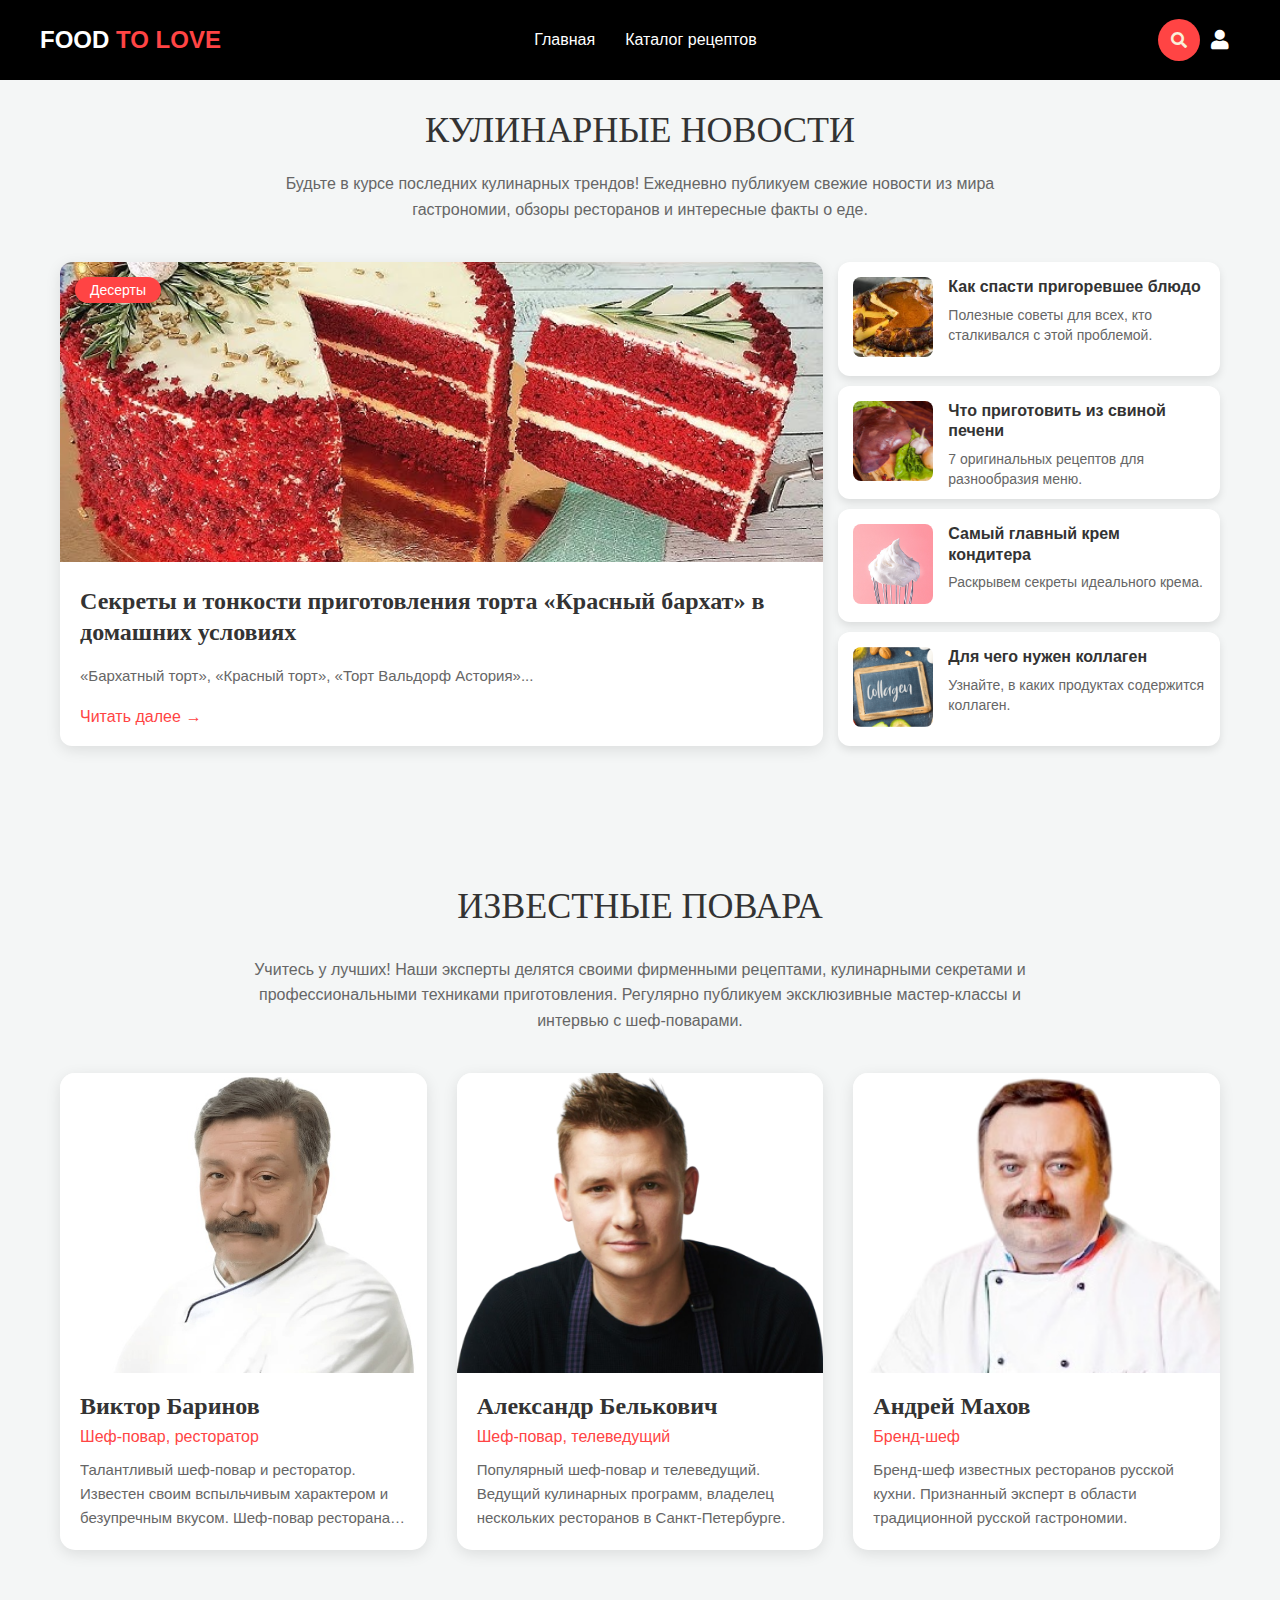
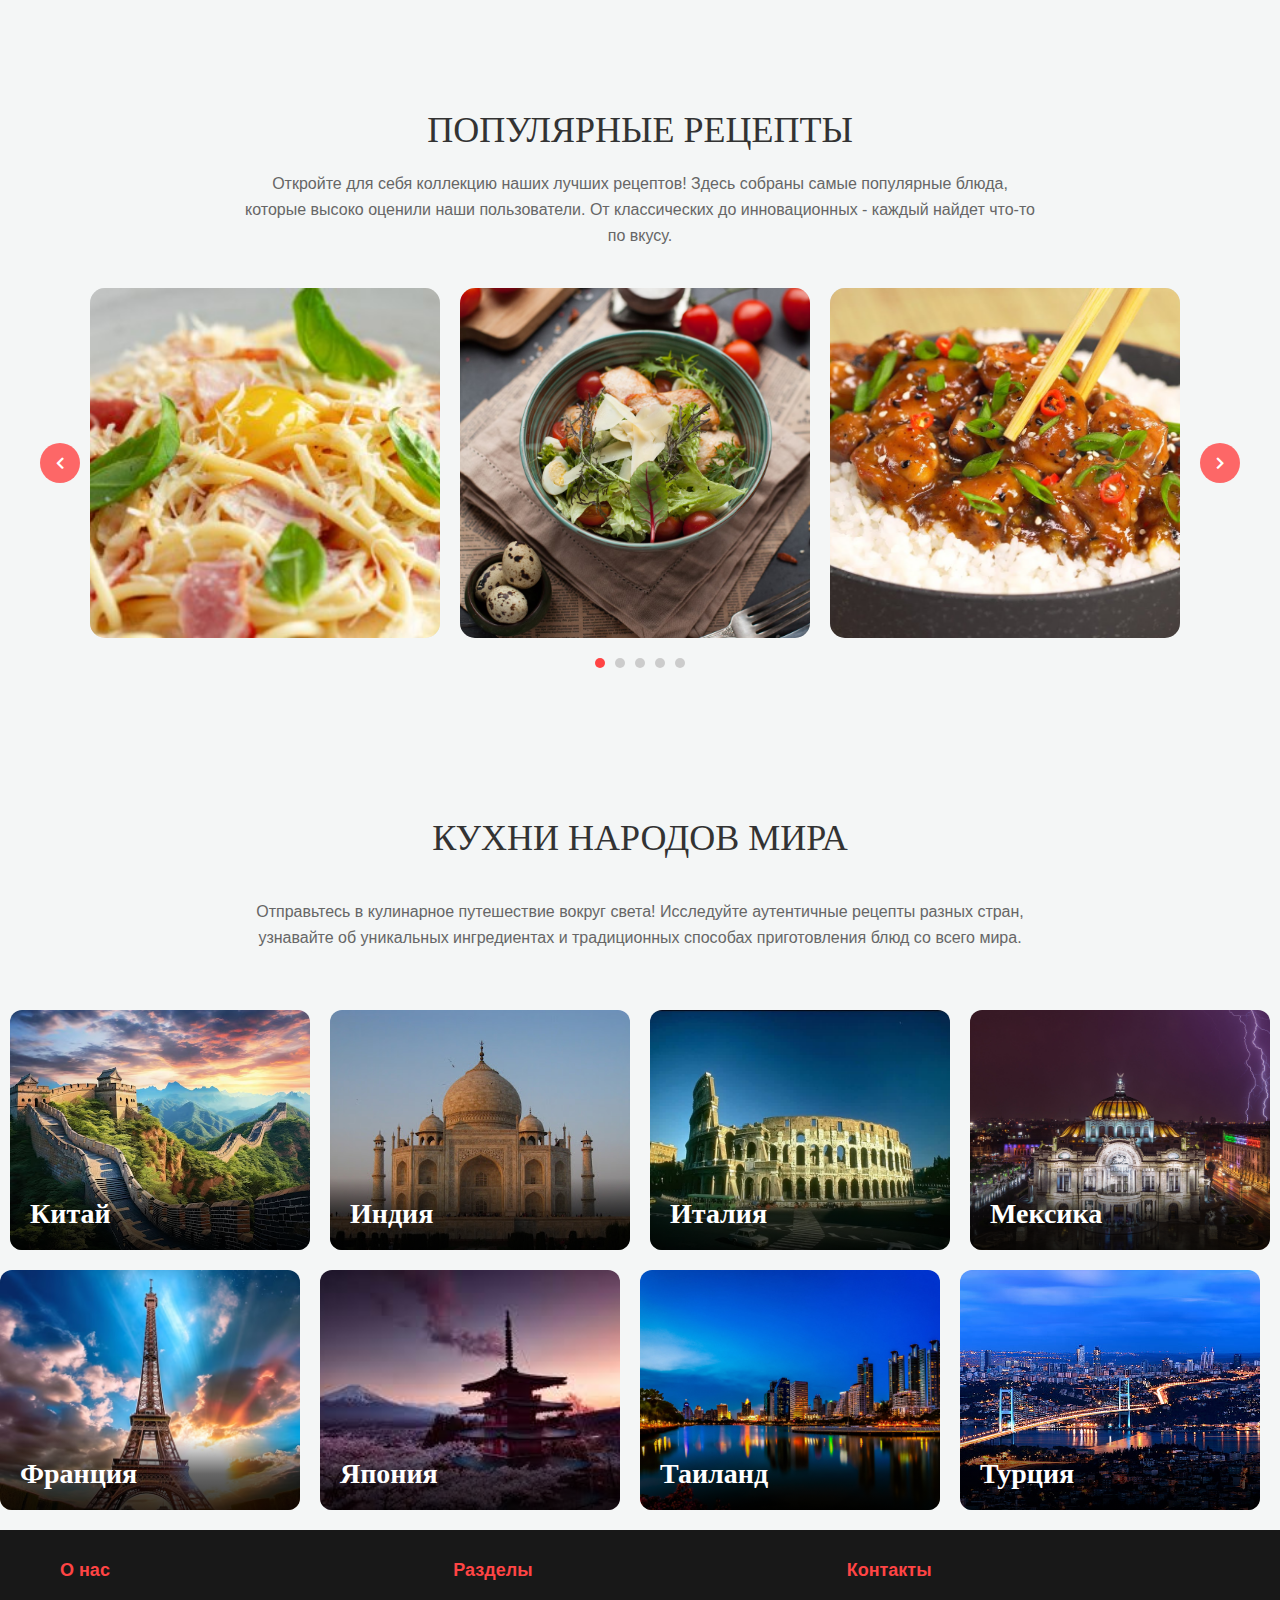
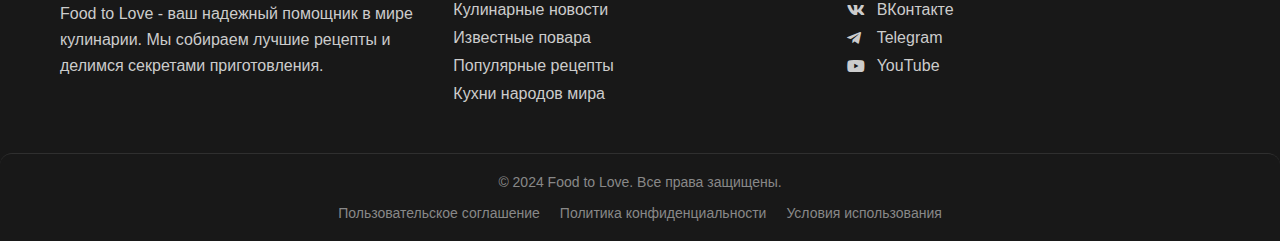
==== commit 7ea53518: "50/51" ====
--- a/index.html
+++ b/index.html
@@ -347,37 +347,39 @@
     <h2 class="section-title">Кухни народов мира</h2>
     <p class="section-description">Отправьтесь в кулинарное путешествие вокруг света! Исследуйте аутентичные рецепты разных стран, узнавайте об уникальных ингредиентах и традиционных способах приготовления блюд со всего мира.</p>
     <div class="countries-grid">
-        <div class="country-card" data-country="chinese">
-            <a href="catalog-recipe.html?country=chinese">
+        <div class="country-card" data-country="Китайская кухня">
+            <a href="catalog-recipe.html?country=Китайская кухня">
                 <img src="src/img/china.avif" alt="Китайская кухня">
             </a>
             <div class="country-overlay">
                 <h3>Китай</h3>
             </div>
         </div>
-        <div class="country-card" data-country="indian">
-            <a href="catalog-recipe.html?country=indian"><img src="src/img/india.jpg" alt="Индийская кухня"></a>
+        <div class="country-card" data-country="Индийская кухня">
+            <a href="catalog-recipe.html?country=Индийская кухня">
+                <img src="src/img/india.jpg" alt="Индийская кухня">
+            </a>
             <div class="country-overlay">
                 <h3>Индия</h3>
             </div>
         </div>
-        <div class="country-card" data-country="italian">
-            <a href="catalog-recipe.html?country=italian">
+        <div class="country-card" data-country="Итальянская кухня">
+            <a href="catalog-recipe.html?country=Итальянская кухня">
                 <img src="src/img/itali.jpg" alt="Итальянская кухня">
             </a>            
             <div class="country-overlay">
                 <h3>Италия</h3>
             </div>
         </div>
-        <div class="country-card" data-country="mexican">
-            <a href="catalog-recipe.html?country=mexican">
+        <div class="country-card" data-country="Мексиканская кухня">
+            <a href="catalog-recipe.html?country=Мексиканская кухня">
                 <img src="src/img/mexico.jpg" alt="Мексиканская кухня">
             </a>
             <div class="country-overlay">
                 <h3>Мексика</h3>
             </div>
         </div>
-        <div class="country-card" data-country="french">
+        <div class="country-card" data-country="Французская кухня">
             <a href="catalog-recipe.html?country=french">
                 <img src="src/img/eiffel.avif" alt="Французская кухня">
             </a>
@@ -385,22 +387,22 @@
                 <h3>Франция</h3>
             </div>
         </div>
-        <div class="country-card" data-country="japanese">
-            <a href="catalog-recipe.html?country=japanese">
+        <div class="country-card" data-country="Японская кухня">
+            <a href="catalog-recipe.html?country=Японская кухня">
                 <img src="src/img/japanize.jpg" alt="Японская кухня">
             </a>
             <div class="country-overlay">
                 <h3>Япония</h3>
             </div>
         </div>
-        <div class="country-card" data-country="thai">
-            <a href="catalog-recipe.html?country=thai"><img src="src/img/tailand.jpg" alt="Тайская кухня"></a>
+        <div class="country-card" data-country="Тайская кухня">
+            <a href="catalog-recipe.html?country=Тайская кухня"><img src="src/img/tailand.jpg" alt="Тайская кухня"></a>
             <div class="country-overlay">
                 <h3>Таиланд</h3>
             </div>
         </div>
-        <div class="country-card" data-country="turkish">
-            <a href="catalog-recipe.html?country=turkish"><img src="src/img/istanbul.jpg" alt="Турецкая кухня"></a>
+        <div class="country-card" data-country="Турецкая кухня">
+            <a href="catalog-recipe.html?country=Турецкая кухня"><img src="src/img/istanbul.jpg" alt="Турецкая кухня"></a>
             <div class="country-overlay">
                 <h3>Турция</h3>
             </div>
--- a/src/css/style.css
+++ b/src/css/style.css
@@ -26,6 +26,7 @@
 body::-webkit-scrollbar {
     display: none; /* Для Chrome, Safari и Edge */
 }
+
 
 
 /* Конец стилей для html и body */
@@ -99,8 +100,10 @@
 /* Начало стилей для навигации */
 .nav {
     flex: 1;
-    margin-left: 110px;
+    margin: 0 auto;
     max-width: 1000px;
+    justify-content: center;
+    display: flex;
 }
 
 .nav ul {
@@ -171,10 +174,21 @@
     color: white;
 }
 /* Базовые стили поиска */
-.search-line, .mobile-search-container {
+.search-line {
     position: relative;
     width: 100%;
-    max-width: 600px;
+    max-width: 300px;
+    margin-left: 0 auto;
+  }
+  @media (max-width: 768px) {
+    .search-line {
+      max-width: 200px;
+    }
+  }
+  .mobile-search-container {
+    position: relative;
+    width: 100%;
+    max-width: auto;
   }
   
   .search-suggestions {
@@ -1894,11 +1908,6 @@
         font-size: 20px;
     }
 
-    .search {
-        width: 200px;
-        margin-right: 10px;
-    }
-
     .search input:focus {
         width: 200px;
     }
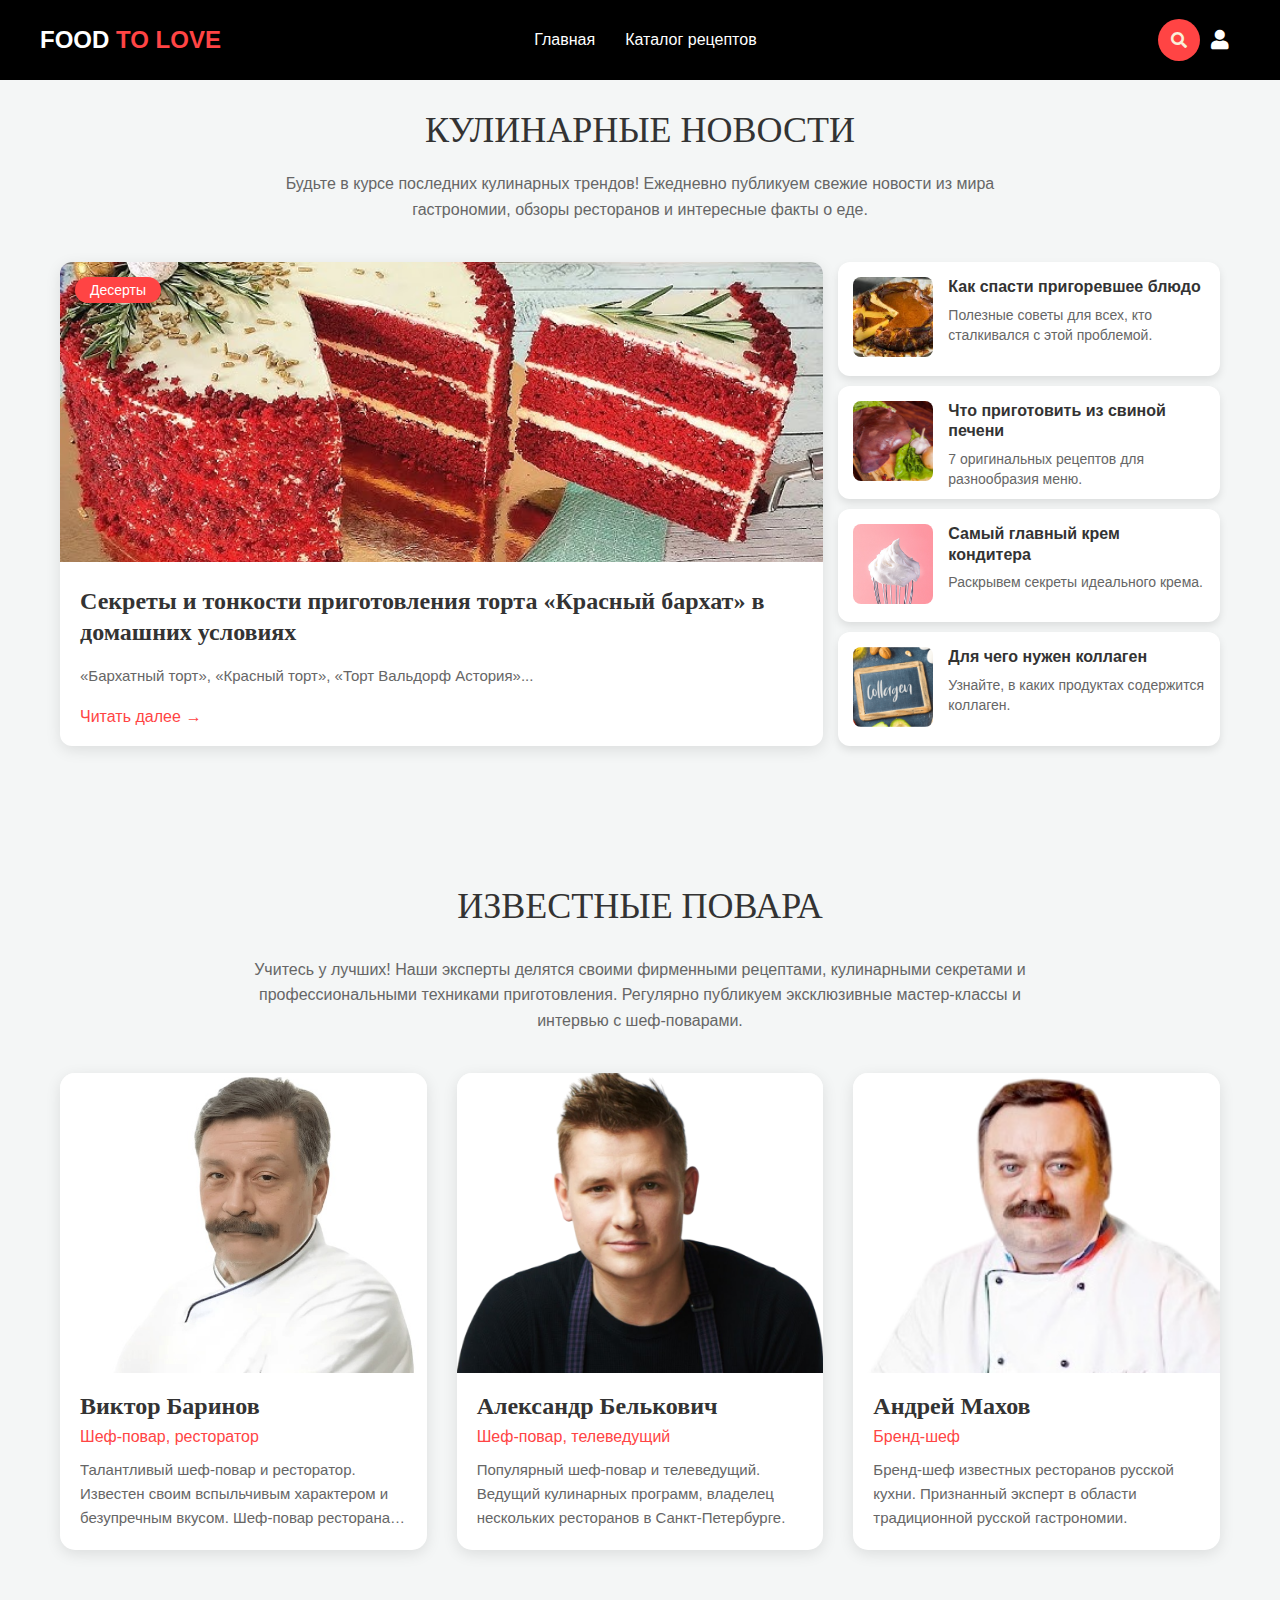
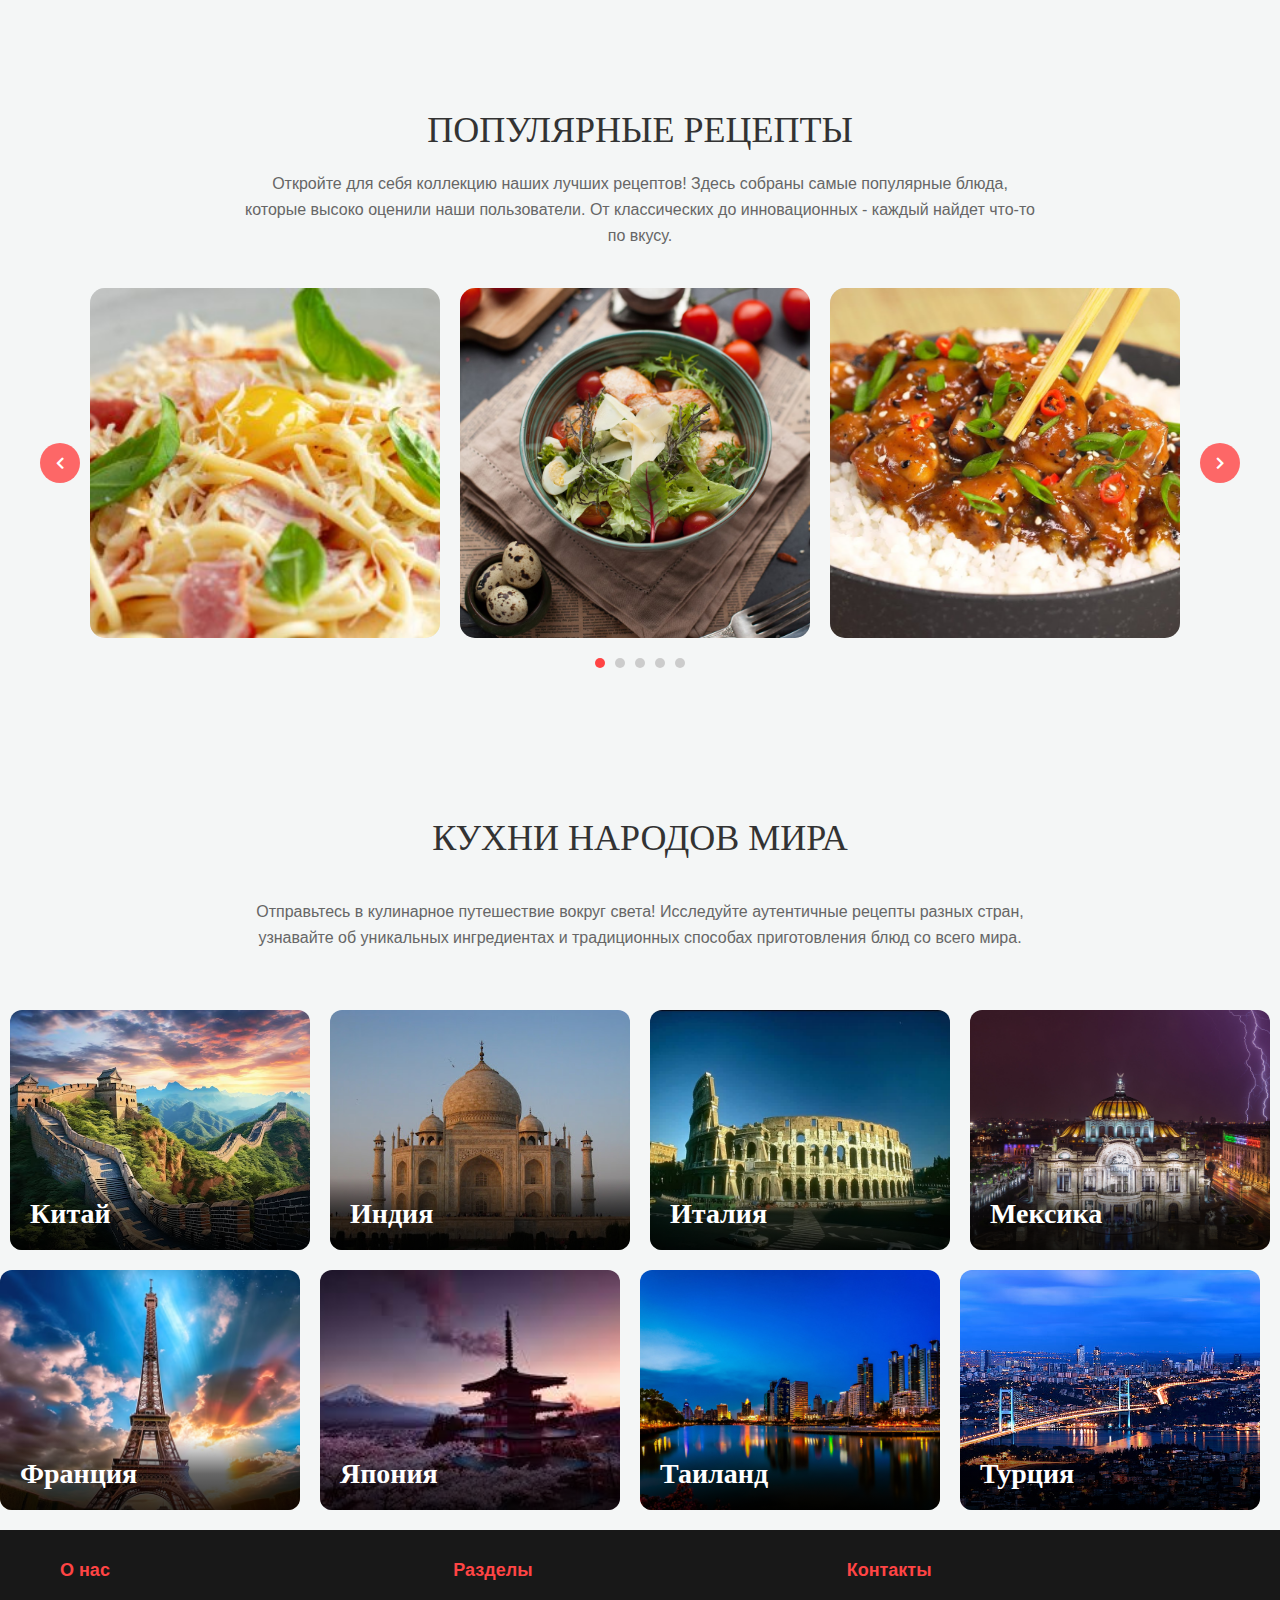
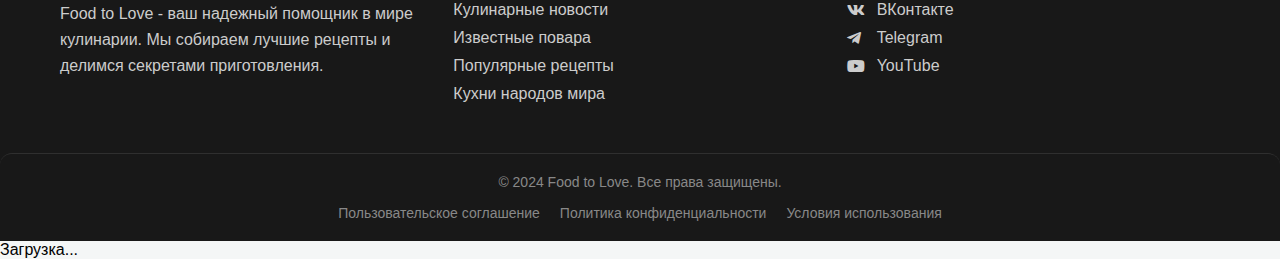
==== commit 1a23b7f4: "fix theme" ====
--- a/index.html
+++ b/index.html
@@ -44,10 +44,10 @@
                 <a href="input_data.html"><i class="fas fa-plus"></i>Создать рецепт</a>
                 <a href="settings.html"><i class="fas fa-cog"></i> Настройки</a>
                 <a href="#"><i class="fas fa-sign-out-alt"></i> Выход</a>
-                <div class="auth-menu">
+                <!-- <div class="auth-menu">
                     <a href="login.html"><i class="fas fa-sign-in-alt"></i> Войти</a>
                     <a href="reg.html"><i class="fas fa-user-plus"></i> Зарегистрироваться</a>
-                </div>
+                </div> -->
             </div>
         </div>
     </div>
@@ -445,7 +445,7 @@
 </footer>
 <script src="src/js/script.js"></script>
 <script src="src/js/search.js"></script>
-
+<script src="src/js/theme-manager.js"></script>
 </body>
 </html>
 
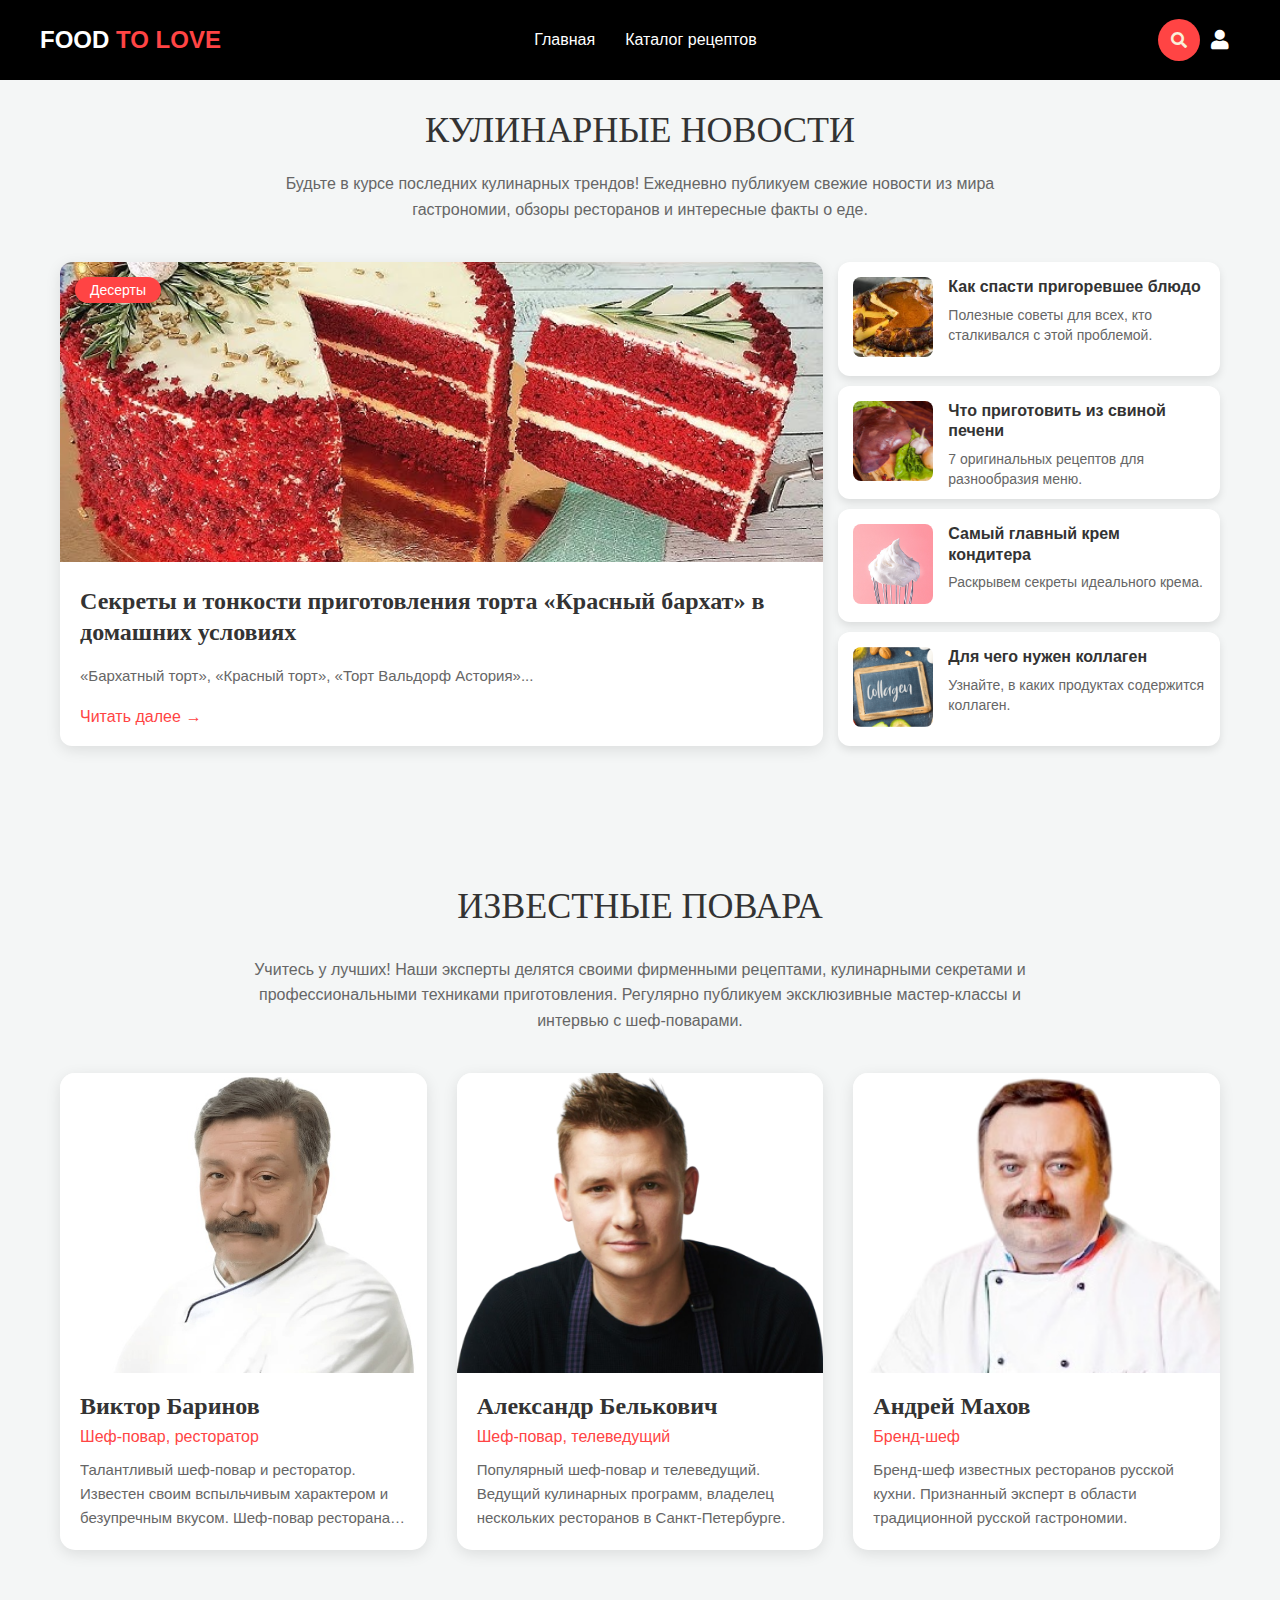
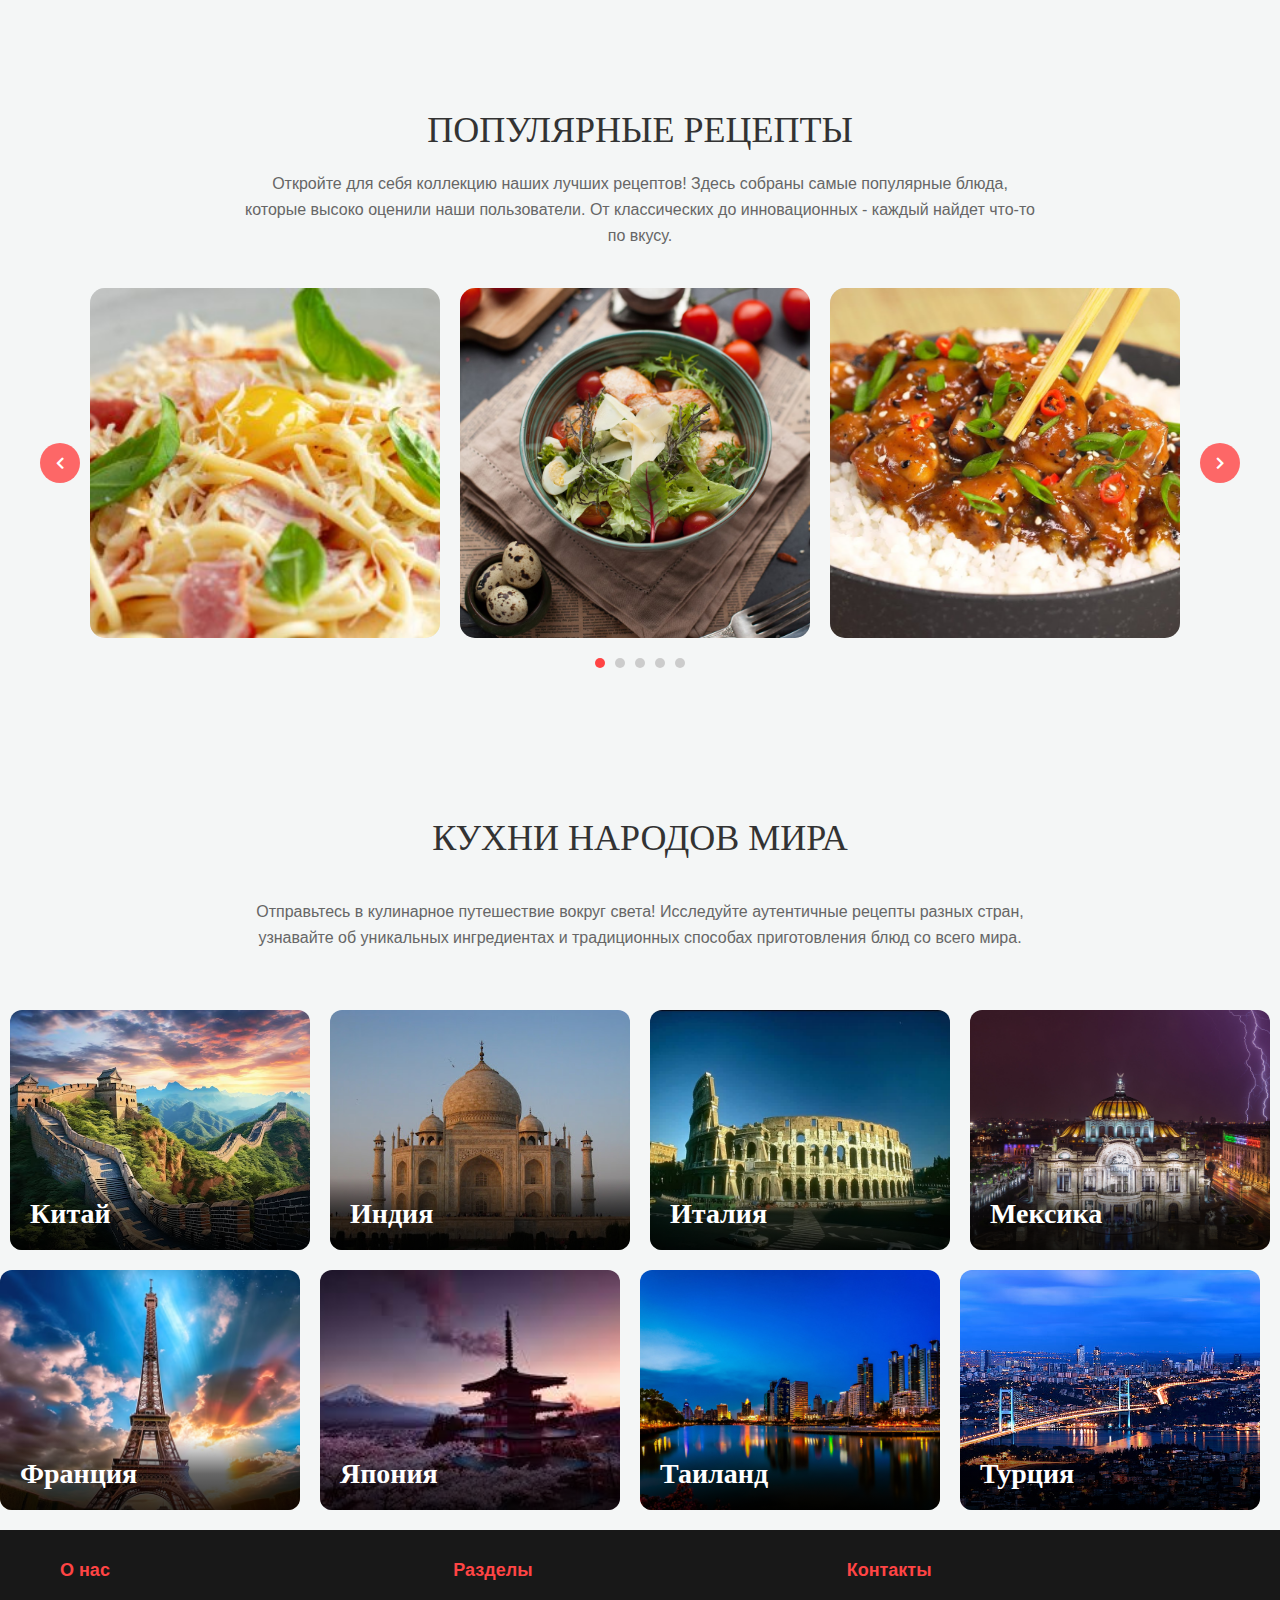
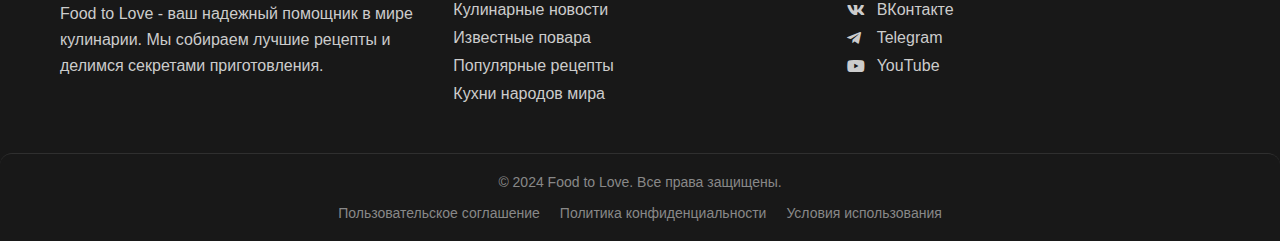
==== commit 927d4ede: "small fix's" ====
--- a/index.html
+++ b/index.html
@@ -348,64 +348,66 @@
     <p class="section-description">Отправьтесь в кулинарное путешествие вокруг света! Исследуйте аутентичные рецепты разных стран, узнавайте об уникальных ингредиентах и традиционных способах приготовления блюд со всего мира.</p>
     <div class="countries-grid">
         <div class="country-card" data-country="Китайская кухня">
-            <a href="catalog-recipe.html?country=Китайская кухня">
-                <img src="src/img/china.avif" alt="Китайская кухня">
-            </a>
+        <a href="catalog-recipe.html?country=Китайская кухня">
+            <img src="src/img/china.avif" alt="Китайская кухня">
             <div class="country-overlay">
                 <h3>Китай</h3>
             </div>
+        </a>
         </div>
         <div class="country-card" data-country="Индийская кухня">
-            <a href="catalog-recipe.html?country=Индийская кухня">
-                <img src="src/img/india.jpg" alt="Индийская кухня">
-            </a>
+        <a href="catalog-recipe.html?country=Индийская кухня">
+            <img src="src/img/india.jpg" alt="Индийская кухня">
             <div class="country-overlay">
                 <h3>Индия</h3>
             </div>
+        </a>
         </div>
         <div class="country-card" data-country="Итальянская кухня">
-            <a href="catalog-recipe.html?country=Итальянская кухня">
-                <img src="src/img/itali.jpg" alt="Итальянская кухня">
-            </a>            
+        <a href="catalog-recipe.html?country=Итальянская кухня">
+            <img src="src/img/itali.jpg" alt="Итальянская кухня">
             <div class="country-overlay">
                 <h3>Италия</h3>
             </div>
+        </a>   
         </div>
         <div class="country-card" data-country="Мексиканская кухня">
-            <a href="catalog-recipe.html?country=Мексиканская кухня">
-                <img src="src/img/mexico.jpg" alt="Мексиканская кухня">
-            </a>
+        <a href="catalog-recipe.html?country=Мексиканская кухня">
+            <img src="src/img/mexico.jpg" alt="Мексиканская кухня">
             <div class="country-overlay">
                 <h3>Мексика</h3>
             </div>
+        </a>
         </div>
         <div class="country-card" data-country="Французская кухня">
-            <a href="catalog-recipe.html?country=french">
-                <img src="src/img/eiffel.avif" alt="Французская кухня">
-            </a>
+        <a href="catalog-recipe.html?country=Французская кухня">
+            <img src="src/img/eiffel.avif" alt="Французская кухня">
             <div class="country-overlay">
                 <h3>Франция</h3>
             </div>
+        </a>
         </div>
         <div class="country-card" data-country="Японская кухня">
-            <a href="catalog-recipe.html?country=Японская кухня">
+        <a href="catalog-recipe.html?country=Японская кухня">
                 <img src="src/img/japanize.jpg" alt="Японская кухня">
-            </a>
             <div class="country-overlay">
                 <h3>Япония</h3>
             </div>
+        </a>
         </div>
         <div class="country-card" data-country="Тайская кухня">
-            <a href="catalog-recipe.html?country=Тайская кухня"><img src="src/img/tailand.jpg" alt="Тайская кухня"></a>
+        <a href="catalog-recipe.html?country=Тайская кухня"><img src="src/img/tailand.jpg" alt="Тайская кухня">
             <div class="country-overlay">
                 <h3>Таиланд</h3>
             </div>
+        </a>
         </div>
         <div class="country-card" data-country="Турецкая кухня">
-            <a href="catalog-recipe.html?country=Турецкая кухня"><img src="src/img/istanbul.jpg" alt="Турецкая кухня"></a>
+        <a href="catalog-recipe.html?country=Турецкая кухня"><img src="src/img/istanbul.jpg" alt="Турецкая кухня">
             <div class="country-overlay">
                 <h3>Турция</h3>
             </div>
+        </a>
         </div>
     </div>
 </section>
--- a/src/css/style.css
+++ b/src/css/style.css
@@ -203,6 +203,7 @@
     overflow-y: auto;
     z-index: 1000;
     display: none;
+    scrollbar-width: none;
   }
   
   .suggestion-item {
@@ -2530,7 +2531,9 @@
     font-size: 16px;
     color: #555;
 }
-
+body.dark-theme .modal-content h2 {
+    color: #000;
+}
 .modal-content button {
     padding: 10px 20px;
     margin: 5px;
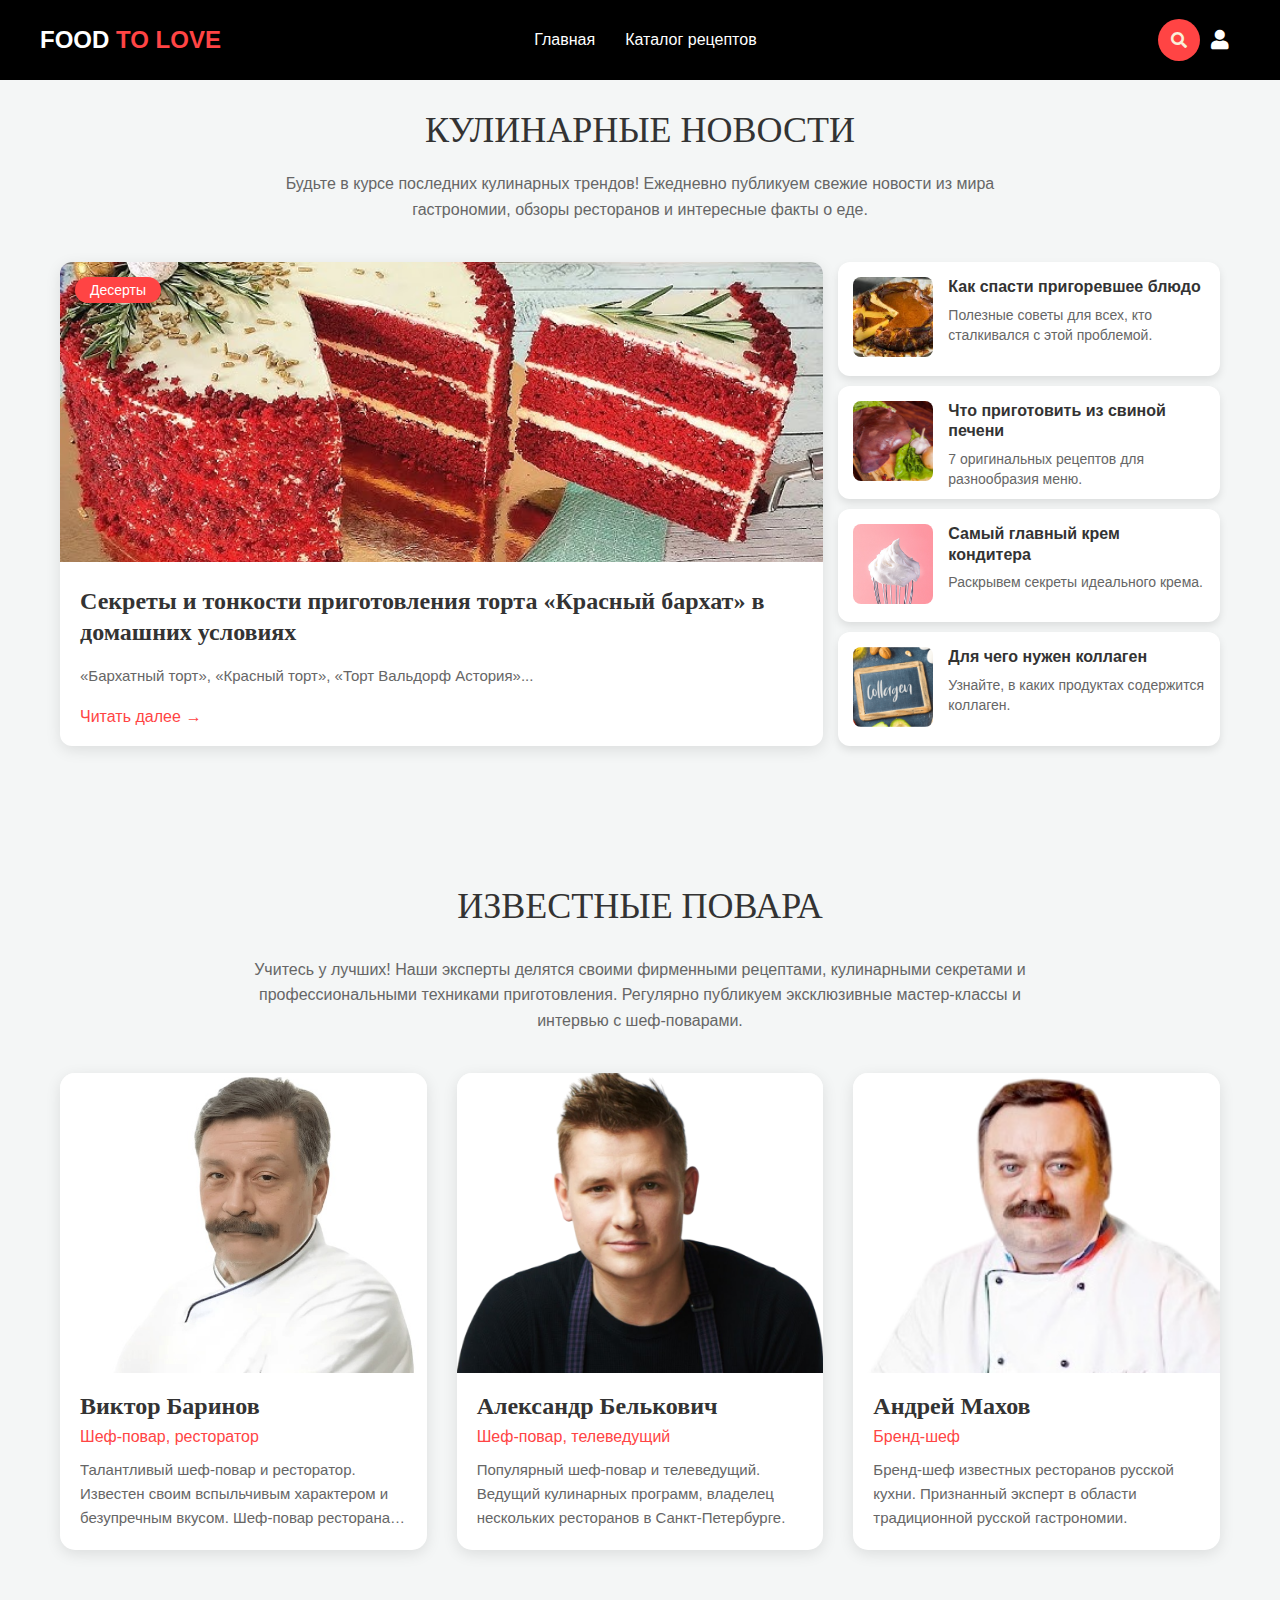
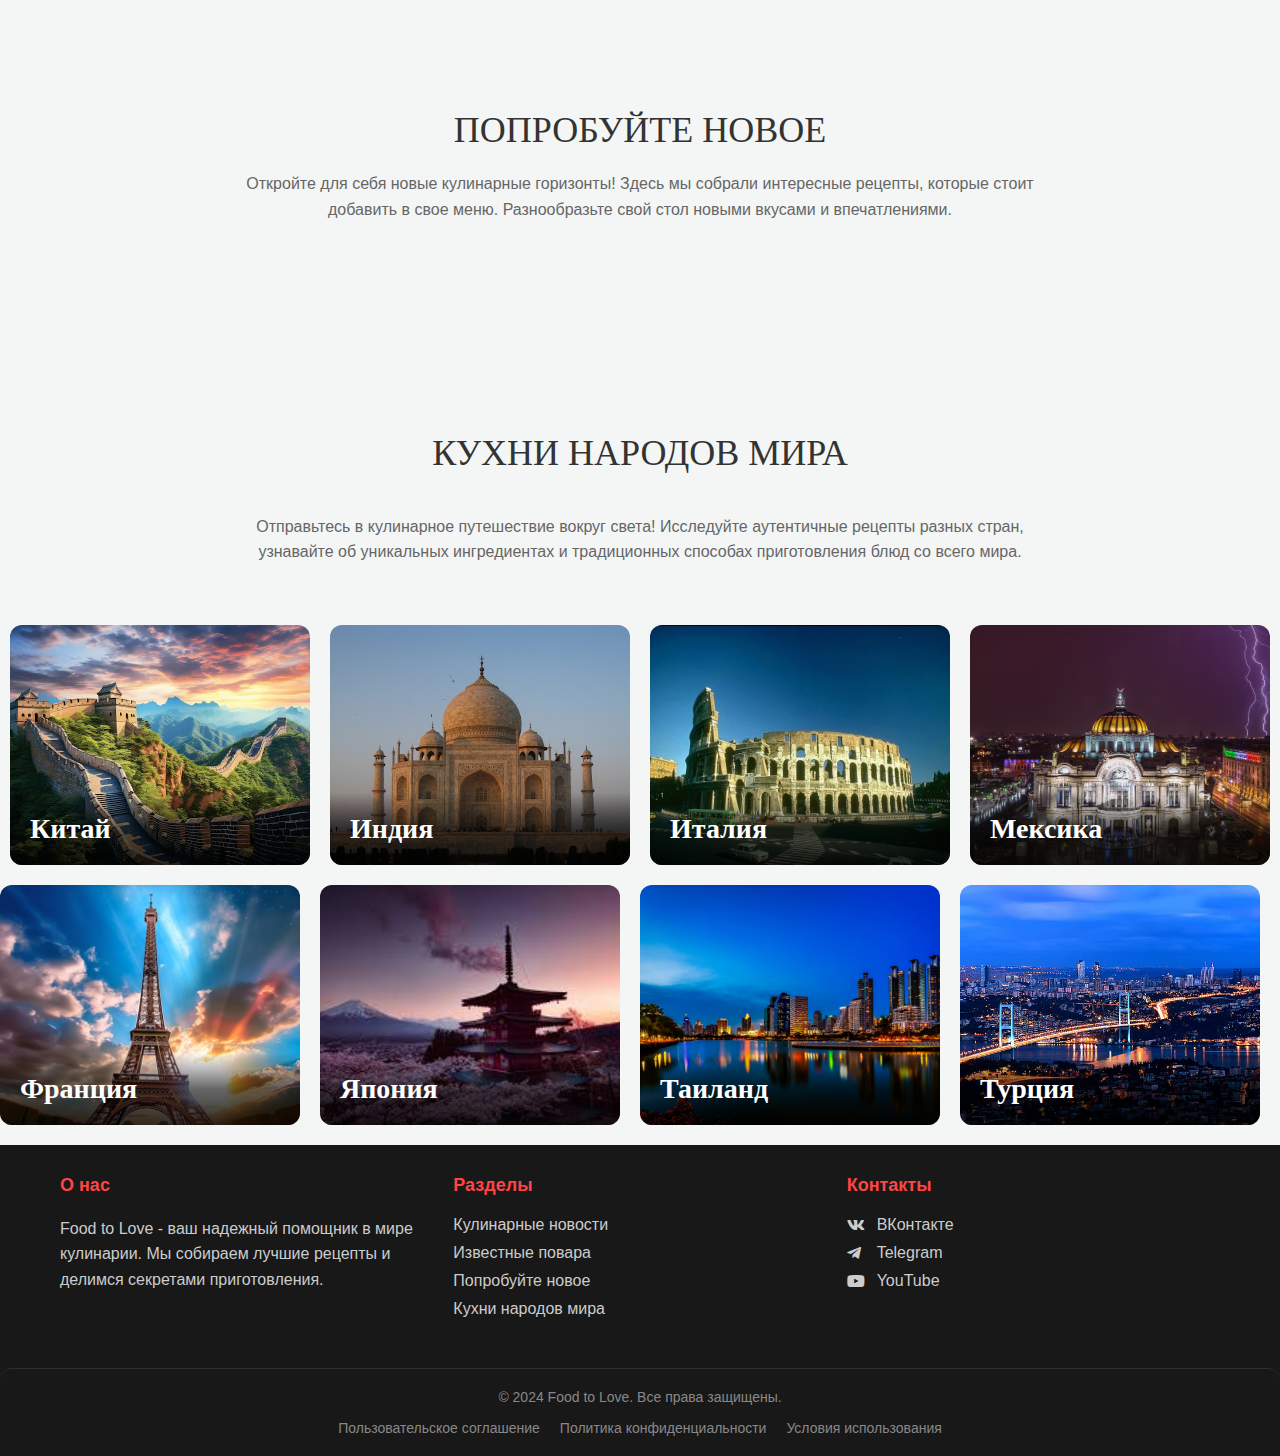
==== commit bf2764ca: "commit" ====
--- a/index.html
+++ b/index.html
@@ -41,13 +41,12 @@
                     <i class="fas fa-adjust"></i>
                     <span>Изменить тему</span>
                 </a>
-                <a href="input_data.html"><i class="fas fa-plus"></i>Создать рецепт</a>
                 <a href="settings.html"><i class="fas fa-cog"></i> Настройки</a>
                 <a href="#"><i class="fas fa-sign-out-alt"></i> Выход</a>
-                <!-- <div class="auth-menu">
+                <div class="auth-menu">
                     <a href="login.html"><i class="fas fa-sign-in-alt"></i> Войти</a>
                     <a href="reg.html"><i class="fas fa-user-plus"></i> Зарегистрироваться</a>
-                </div> -->
+                </div>
             </div>
         </div>
     </div>
@@ -156,184 +155,15 @@
 </section>
 <section class="recipes-grid" id="popular">
     <div class="container">
-        <h2 class="section-title">Популярные рецепты</h2>
-        <p class="section-description">Откройте для себя коллекцию наших лучших рецептов! Здесь собраны самые популярные блюда, которые высоко оценили наши пользователи. От классических до инновационных - каждый найдет что-то по вкусу.</p>
+        <h2 class="section-title">Попробуйте новое</h2>
+        <p class="section-description">Откройте для себя новые кулинарные горизонты! Здесь мы собрали интересные рецепты, которые стоит добавить в свое меню. Разнообразьте свой стол новыми вкусами и впечатлениями.</p>
         <div class="slider-container">
             <button class="slider-button prev">
                 <i class="fas fa-chevron-left"></i>
             </button>
             <div class="slider-wrapper">
                 <div class="slider-track">
-                    <div class="recipe-card"
-                    data-title="Паста Карбонара"
-                    data-description="Изысканное итальянское блюдо, которое гармонично сочетает в себе насыщенный вкус сыра, нежность бекона и пикантность черного перца."
-                    data-cooking-time="30 минут"
-                    data-country="Италия"
-                    data-type="Горячее"
-                    data-author="@Admins"
-                    data-recipe="1. Подготовьте все ингредиенты: нарежьте бекон, натрите сыр Пекорино Романо и разведите яйца.
-                    2. Отварите пасту в большом количестве подсоленной воды до состояния al dente.
-                    3. Пока паста варится, обжарьте бекон до золотистой корочки на среднем огне.
-                    4. В миске смешайте яичные желтки, тертый сыр и немного воды из пасты до однородной консистенции.
-                    5. Слейте пасту, оставив немного воды, и соедините ее с беконом на сковороде.
-                    6. Снимите сковороду с огня и добавьте соус из яиц и сыра, постоянно перемешивая, чтобы избежать сворачивания яиц.
-                    7. При необходимости добавьте немного воды из пасты для достижения кремовой текстуры.
-                    8. Подавайте пасту Карбонара сразу, посыпав сверху свежемолотым черным перцем и дополнительно сыром."
-                    data-image="src/img/karbonara.jpg">
-                            <img src="src/img/karbonara.jpg" alt="Паста Карбонара">
-                   <div class="recipe-overlay">
-                       <h3>Паста Карбонара</h3>
-                       <p>Классическое итальянское блюдо...</p>
-                   </div>
-               </div>
-               <div class="recipe-card"
-                    data-title="Цезарь салат"
-                    data-description="Легендарное блюдо американской кухни, которое сочетает нежность курицы, хруст свежих листьев салата и насыщенный вкус фирменного соуса."
-                    data-cooking-time="20 минут"
-                    data-country="США"
-                    data-type="Салат"
-                    data-author="@Admins"
-                    data-recipe="1. Нарежьте куриную грудку на кусочки и обжарьте до золотистой корочки.
-                2. Вымойте листья салата ромэн, обсушите их и разорвите руками на крупные части.
-                3. Приготовьте соус Цезарь, смешав майонез, дижонскую горчицу, тертый пармезан, чеснок и сок лимона.
-                4. Обжарьте багетные кубики на оливковом масле до состояния хрустящих крутонах.
-                5. На тарелку выложите листья салата, кусочки курицы, крутоны и полейте соусом.
-                6. Посыпьте сверху тертым сыром пармезан и украсьте половинками перепелиных яиц.
-                7. Подавайте салат Цезарь сразу, чтобы насладиться его свежестью и текстурами."
-                data-image="src/img/cezar.avif">
-                    <img src="src/img/cezar.avif" alt="Цезарь салат">
-                    <div class="recipe-overlay">
-                        <h3>Цезарь салат</h3>
-                        <p>Легендарное блюдо американской кухни...</p>
-                    </div>
-                </div>
-                <div class="recipe-card"
-                        data-title="Курица терияки"
-                        data-description="Японское блюдо с насыщенным вкусом соуса терияки, которое сочетает в себе сладость, соленость и идеальную текстуру курицы."
-                        data-cooking-time="25 минут"
-                        data-country="Япония"
-                        data-type="Горячее"
-                        data-author="@Admins"
-                        data-recipe="1. Подготовьте куриную грудку, нарежьте ее на небольшие кусочки.
-                2. Приготовьте соус терияки, смешав соевый соус, мед, рисовый уксус, измельченный чеснок и имбирь.
-                3. Обжарьте курицу на среднем огне до золотистой корочки.
-                4. Залейте курицу соусом терияки и тушите на медленном огне, пока соус не загустеет и равномерно не покроет кусочки.
-                5. Подавайте курицу терияки с отварным рисом, посыпав сверху обжаренными семенами кунжута и свежей зеленью.
-                6. Наслаждайтесь блюдом, сочетающим традиционный японский вкус с универсальной простотой приготовления."
-                data-image="src/img/triaki.jpg">
-                    <img src="src/img/triaki.jpg" alt="Курица терияки">
-                    <div class="recipe-overlay">
-                        <h3>Курица терияки</h3>
-                        <p>Японское блюдо с насыщенным вкусом...</p>
-                    </div>
-                </div>
-                <div class="recipe-card"
-                        data-title="Пицца Маргарита"
-                        data-description="Классическая итальянская пицца, воплощающая в себе простоту и элегантность средиземноморской кухни."
-                        data-cooking-time="15 минут (выпекание) + 20 минут (подготовка)"
-                        data-country="Италия"
-                        data-type="Основное блюдо"
-                        data-author="@Admins"
-                        data-recipe="1. Приготовьте тесто: смешайте муку, дрожжи, воду, соль и оливковое масло. Оставьте для подъема на 1 час.
-                2. Для соуса используйте свежие томаты: обдайте их кипятком, очистите от кожицы, измельчите и протушите с чесноком, солью и оливковым маслом.
-                3. Раскатайте тесто в круг диаметром около 30 см.
-                4. Равномерно распределите томатный соус по тесту.
-                5. Выложите ломтики сыра моцарелла и свежие томаты.
-                6. Выпекайте в предварительно разогретой до 250°C духовке на камне или противне в течение 10-15 минут, пока корочка не станет хрустящей.
-                7. После выпекания украсьте пиццу свежими листьями базилика и сбрызните оливковым маслом.
-                8. Подавайте горячей и наслаждайтесь традиционным вкусом Италии!"
-                data-image="src/img/margarita.avif">
-                    <img src="src/img/margarita.avif" alt="Пицца Маргарита">
-                    <div class="recipe-overlay">
-                        <h3>Пицца Маргарита</h3>
-                        <p>Классическая итальянская пицца...</p>
-                    </div>
-                </div>
-                <div class="recipe-card"
-                        data-title="Тирамису"
-                        data-description="Знаменитый итальянский десерт, который сочетает нежность маскарпоне, насыщенный вкус кофе и легкость бисквита."
-                        data-cooking-time="20 минут (подготовка) + 4 часа (охлаждение)"
-                        data-country="Италия"
-                        data-type="Десерт"
-                        data-author="@Admins"
-                        data-recipe="1. Заварите крепкий кофе (эспрессо) и оставьте его остывать. Добавьте в него немного ликера Амаретто для аромата.
-                2. Приготовьте крем, смешав маскарпоне, яичные желтки и сахар. Взбейте белки до пышной пены и аккуратно введите их в крем.
-                3. Выложите первый слой: окуните бисквитное печенье савоярди в кофе и разложите на дно формы.
-                4. Покройте печенье половиной крема из маскарпоне.
-                5. Повторите слои: снова савоярди, затем крем.
-                6. Посыпьте верхний слой десерта какао-порошком через сито для равномерного покрытия.
-                7. Оставьте тирамису в холодильнике минимум на 4 часа, чтобы он пропитался.
-                8. Перед подачей украсьте десерт тертым шоколадом или свежими ягодами. Наслаждайтесь вкусом Италии!"
-                data-image="src/img/tiramisu.jpg">
-                    <img src="src/img/tiramisu.jpg" alt="Тирамису">
-                    <div class="recipe-overlay">
-                        <h3>Тирамису</h3>
-                        <p>Нежный итальянский десерт...</p>
-                    </div>
-                </div>
-                <div class="recipe-card"
-                        data-title="Шоколадный торт"
-                        data-description="Изысканный десерт с насыщенным вкусом шоколада, нежным бисквитом и гладкой глазурью, который станет настоящим украшением любого стола."
-                        data-cooking-time="1 час"
-                        data-country="Франция"
-                        data-type="Десерт"
-                        data-author="@Admins"
-                        data-recipe="1. Приготовьте бисквит: взбейте яйца с сахаром до пышной пены, аккуратно добавьте просеянную муку и какао-порошок. Выпекайте в разогретой до 180°C духовке около 30 минут.
-                2. Приготовьте шоколадный крем, растопив на водяной бане шоколад и сливки. Дайте смеси остыть, а затем взбейте до однородной текстуры.
-                3. Разрежьте остывший бисквит на два или три слоя.
-                4. Смажьте каждый слой кремом, равномерно распределяя его.
-                5. Для глазури растопите шоколад с небольшим количеством масла и залейте торт сверху, позволяя глазури красиво стекать по бокам.
-                6. Украсьте готовый торт свежими ягодами, тертым шоколадом или листочками мяты.
-                7. Охладите торт в холодильнике в течение 2-3 часов перед подачей, чтобы слои хорошо пропитались."
-                data-image="src/img/black_cake.jfif">
-                    <img src="src/img/black_cake.jfif" alt="Шоколадный торт">
-                    <div class="recipe-overlay">
-                        <h3>Шоколадный торт</h3>
-                        <p>Насыщенный шоколадный десерт...</p>
-                    </div>
-                </div>
-                <div class="recipe-card"
-                        data-title="Фалафель"
-                        data-description="Легендарное ближневосточное блюдо, сочетающее хрустящую текстуру обжаренных шариков из нута с освежающим вкусом свежих овощей и пряностей."
-                        data-cooking-time="40 минут"
-                        data-country="Ближний Восток"
-                        data-type="Закуска"
-                        data-author="@Admins"
-                        data-recipe="1. Замочите нут в холодной воде на ночь. Промойте и обсушите.
-                2. Измельчите нут в кухонном комбайне вместе с луком, чесноком, свежей петрушкой, кинзой и специями (зира, кориандр, перец).
-                3. Добавьте немного муки или разрыхлителя для связки массы.
-                4. Сформируйте из смеси небольшие шарики или лепешки.
-                5. Обжарьте фалафель во фритюре или на сковороде до золотистой корочки.
-                6. Подавайте фалафель с лавашем или питой, добавив свежие томаты, огурцы, листья салата и соус тахини.
-                7. Наслаждайтесь этой универсальной закуской, которая идеально подходит как для основного блюда, так и для перекуса."
-                data-image="src/img/falafel.avif">
-                    <img src="src/img/falafel.avif" alt="Фалафель">
-                    <div class="recipe-overlay">
-                        <h3>Фалафель</h3>
-                        <p>Ароматное ближневосточное блюдо...</p>
-                    </div>
-                </div>
-                <div class="recipe-card"
-                        data-title="Блинчики с начинкой"
-                        data-description="Нежные и тонкие блинчики, наполненные ароматной начинкой из сыра, яблок и ванильного сахара — идеальное сочетание для уютного завтрака."
-                        data-cooking-time="30 минут"
-                        data-country="Россия"
-                        data-type="Десерт"
-                        data-author="@Admins"
-                        data-recipe="1. Приготовьте тесто: смешайте яйца, молоко, муку, щепотку соли и немного сахара. Взбейте до однородной консистенции.
-                2. Разогрейте сковороду, смажьте её растительным маслом и выпекайте тонкие блинчики.
-                3. Для начинки натрите яблоки на терке, смешайте их с творогом, ванильным сахаром и, при желании, добавьте немного корицы.
-                4. На каждый блинчик положите немного начинки, сверните рулетиком или конвертом.
-                5. Обжарьте готовые блинчики на сливочном масле до золотистой корочки.
-                6. Подавайте с медом, сметаной или вареньем для дополнительной сладости.
-                7. Наслаждайтесь теплыми, ароматными блинчиками, которые идеально подходят для завтрака или десерта."
-                data-image="src/img/blins.jpg">
-                    <img src="src/img/blins.jpg" alt="Блинчики с начинкой">
-                    <div class="recipe-overlay">
-                        <h3>Блинчики с начинкой</h3>
-                        <p>Нежные и ароматные...</p>
-                    </div>
-                </div>
+                    <!-- Рецепты будут загружены динамически через JavaScript -->
                 </div>
             </div>
             <button class="slider-button next">
@@ -423,7 +253,7 @@
             <ul>
                 <li><a href="#news">Кулинарные новости</a></li>
                 <li><a href="#chefs">Известные повара</a></li>
-                <li><a href="#popular">Популярные рецепты</a></li>
+                <li><a href="#popular">Попробуйте новое</a></li>
                 <li><a href="#cuisines">Кухни народов мира</a></li>
             </ul>
         </div>
@@ -448,6 +278,7 @@
 <script src="src/js/script.js"></script>
 <script src="src/js/search.js"></script>
 <script src="src/js/theme-manager.js"></script>
+<script src="src/js/profile-dropdown.js"></script>
 </body>
 </html>
 
